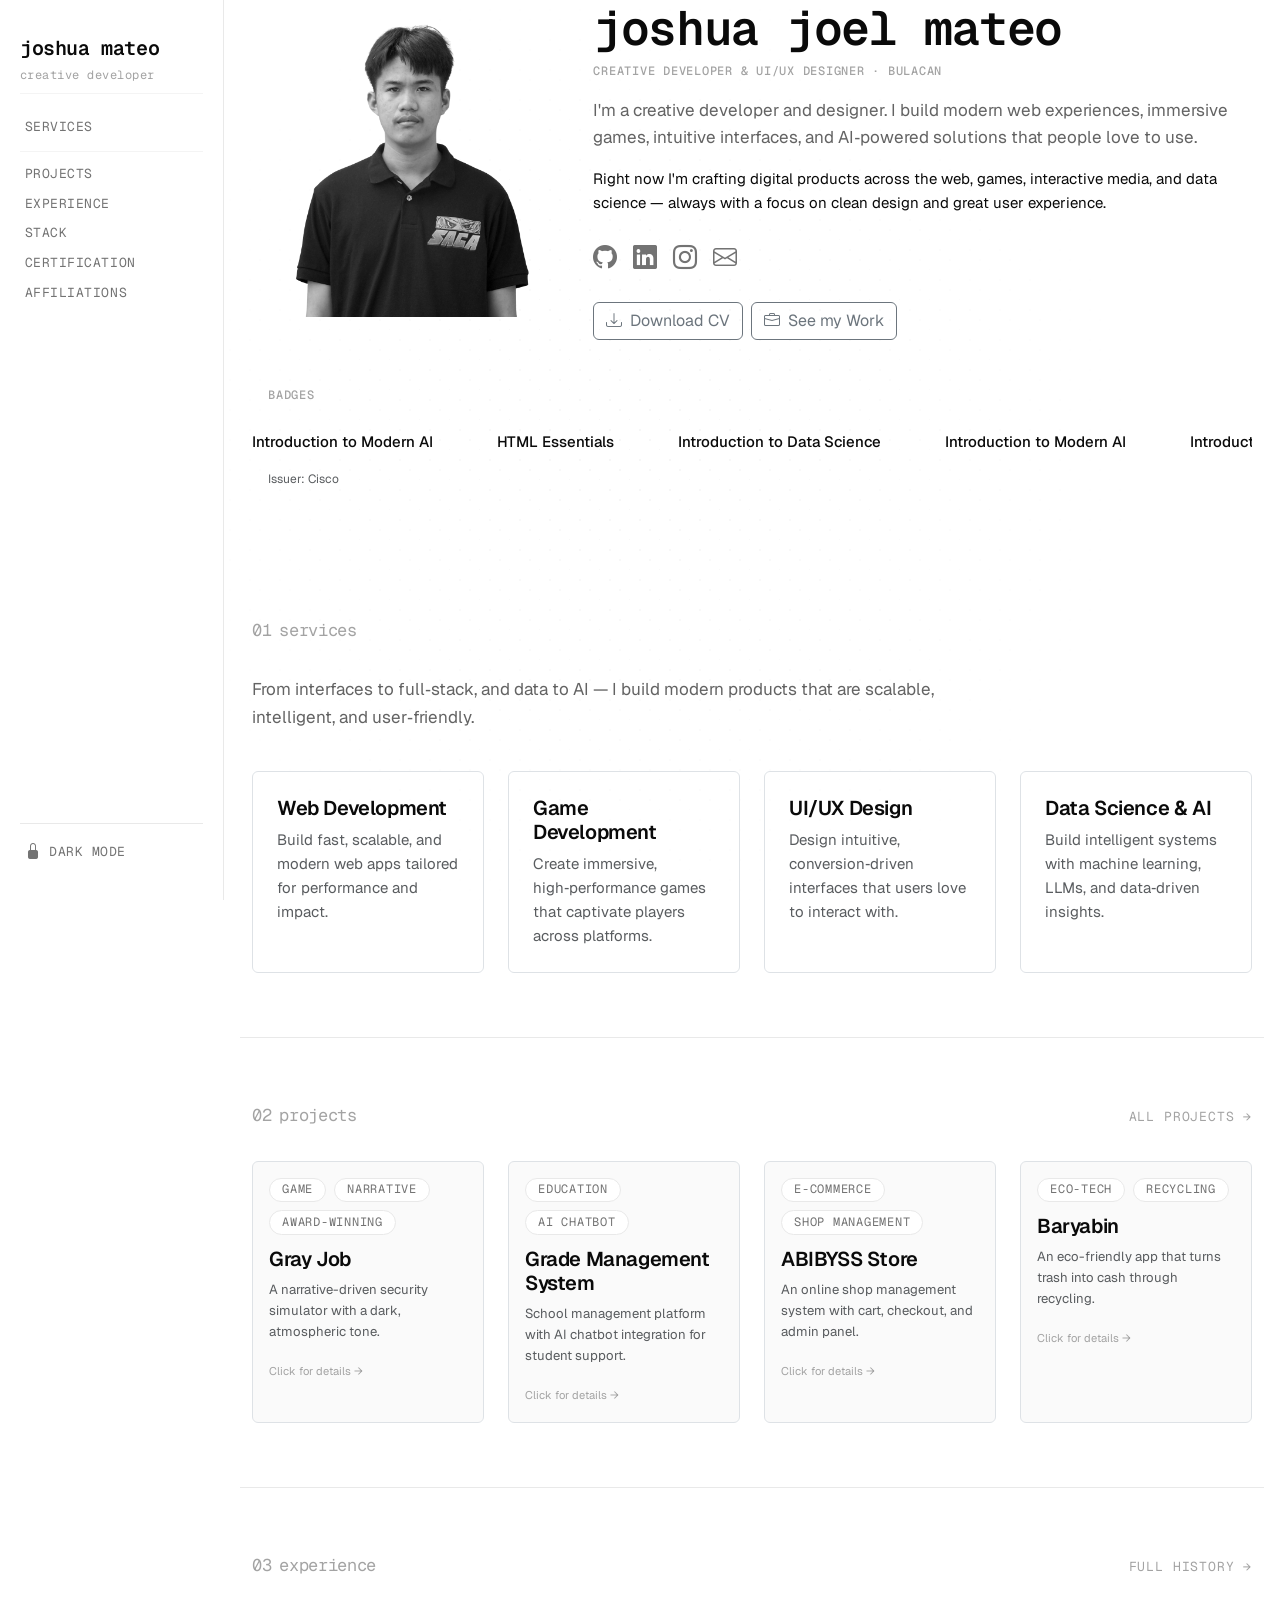
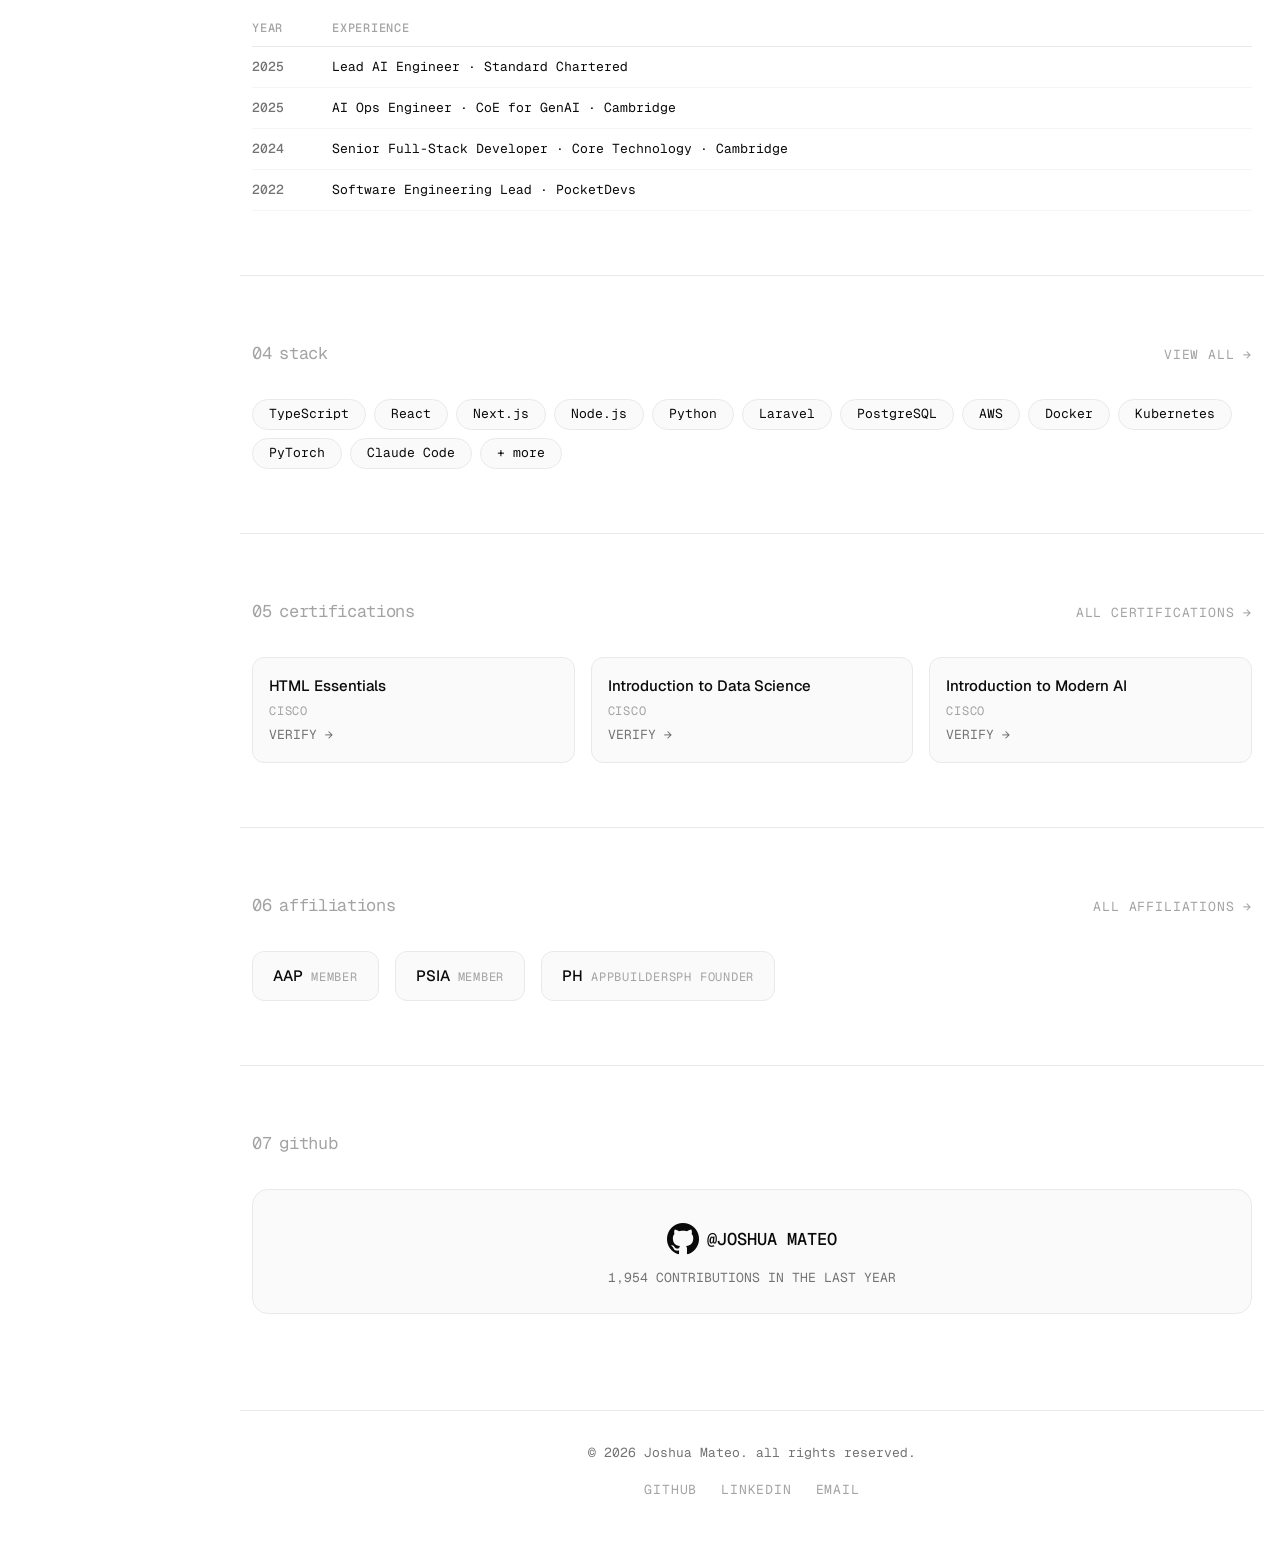
==== index.html @ 013f0889 "Initial commit" ====
<!DOCTYPE html>
<html lang="en" data-bs-theme="light">
<head>
    <meta charset="UTF-8" />
    <meta name="viewport" content="width=device-width, initial-scale=1.0" />
    <title>Joshua Mateo — Creative Developer</title>

    <!-- Bootstrap 5 CSS (CDN) -->
    <link href="https://cdn.jsdelivr.net/npm/bootstrap@5.3.2/dist/css/bootstrap.min.css" rel="stylesheet" />
    <!-- Bootstrap Icons -->
    <link href="https://cdn.jsdelivr.net/npm/bootstrap-icons@1.11.3/font/bootstrap-icons.css" rel="stylesheet" />
    <!-- Google Fonts -->
    <link href="https://fonts.googleapis.com/css2?family=Geist:wght@400;500;600&family=Geist+Mono:wght@400;500&family=Source+Serif+4:wght@400;500;600&display=swap" rel="stylesheet" />

    <!-- Custom CSS -->
    <link href="./style.css" rel="stylesheet" />
</head>
<body>

    <!-- ============================================================
    SKIP LINK
    ============================================================ -->
    <a href="#main-content" class="skip-link">Skip to content</a>

    <!-- ============================================================
    SIDEBAR NAVIGATION – LOADED FROM navbar.html
    ============================================================ -->
    <div id="navbar-container"></div>

    <!-- ============================================================
    MOBILE HEADER (visible <1024px)
    ============================================================ -->
    <header class="mobile-header d-lg-none">
        <div class="header-inner">
            <button class="hamburger" id="hamburgerBtn" aria-label="Toggle navigation">
                <span></span>
                <span></span>
                <span></span>
            </button>
            <span class="header-brand">Joshua Mateo</span>
        </div>
    </header>

    <!-- ============================================================
    MOBILE MENU OVERLAY – no ABOUT link
    ============================================================ -->
    <div class="mobile-menu" id="mobileMenu">
        <div class="mobile-menu-inner">
            <div class="mobile-brand">
                <a href="./index.html" class="brand-link" style="text-decoration: none; color: inherit;">
                    <span class="brand-name">Joshua Mateo</span>
                    <span class="brand-sub">creative developer</span>
                </a>
            </div>
            <hr class="mobile-divider" />
            <a href="./index.html#services" class="nav-link" data-section="services">SERVICES</a>
            <a href="./index.html#resources" class="nav-link" data-section="resources">RESOURCES</a>
            <a href="./index.html#collabs" class="nav-link" data-section="collabs">COLLABS</a>
            <a href="./index.html#consulting" class="nav-link" data-section="consulting">CONSULTING</a>
            <hr class="mobile-divider" />
            <a href="./projects.html" class="nav-link" data-section="projects">PROJECTS</a>
            <a href="./experience.html" class="nav-link" data-section="experience">EXPERIENCE</a>
            <a href="./stack.html" class="nav-link" data-section="stack">STACK</a>
            <a href="./certifications.html" class="nav-link" data-section="certifications">CERTIFICATION</a>
            <a href="./affiliations.html" class="nav-link" data-section="affiliations">AFFILIATIONS</a>
            <hr class="mobile-divider" />
            <button class="mobile-theme-toggle" id="mobileThemeToggle" aria-label="Toggle dark mode">
                <i class="bi bi-lock-fill" id="mobileThemeIcon"></i>
                <span class="ms-2">DARK MODE</span>
            </button>
        </div>
    </div>

    <!-- ============================================================
    MAIN CONTENT
    ============================================================ -->
    <main id="main-content" class="main-content">

        <!-- ============================================================
        UNNUMBERED HERO / ABOUT – no label
        ============================================================ -->
        <section id="about" class="section" style="padding-top: 0; border-bottom: none;">
            <div class="container">
                <div class="animate-in">
                    <div class="row align-items-start">
                        <!-- Picture -->
                        <div class="col-md-5 col-lg-4 text-center text-md-start mb-4 mb-md-0">
                            <div style="max-width: 360px; margin: 0 auto;">
                                <img src="./Joshua.png" alt="Joshua Mateo"
                                     style="width: 100%; height: auto; aspect-ratio: 1 / 1; object-fit: cover; display: block; border-radius: 0; filter: grayscale(100%);" />
                            </div>
                        </div>
                        <!-- Bio -->
                        <div class="col-md-7 col-lg-8">
                            <h1 class="display-name">Joshua Joel Mateo</h1>
                            <p class="label label-muted">creative developer &amp; ui/ux designer · bulacan</p>

                            <p class="lead-bio">
                                I'm a creative developer and designer. I build modern web experiences, immersive games, intuitive interfaces, and AI‑powered solutions that people love to use.
                            </p>
                            <p>
                                Right now I'm crafting digital products across the web, games, interactive media, and data science — always with a focus on clean design and great user experience.
                            </p>

                            <div class="social-links mt-4">
                                <a href="https://github.com/Wieze" target="_blank" class="social-link" aria-label="GitHub"><i class="bi bi-github"></i></a>
                                <a href="https://www.linkedin.com/in/joshua-joel-mateo-208509399/" target="_blank" class="social-link" aria-label="LinkedIn"><i class="bi bi-linkedin"></i></a>
                                <a href="https://www.instagram.com/jshwa_jwl/" target="_blank" class="social-link" aria-label="Instagram"><i class="bi bi-instagram"></i></a>
                                <a href="mailto:mateojoshuajoel@gmail.com" class="social-link" aria-label="Email"><i class="bi bi-envelope"></i></a>
                            </div>

                            <div class="mt-4 d-flex flex-wrap gap-2">
                                <a href="./CV.pdf" download class="btn btn-outline-secondary">
                                    <i class="bi bi-download me-2"></i>Download CV
                                </a>
                                <a href="./projects.html" class="btn btn-outline-secondary">
                                    <i class="bi bi-briefcase me-2"></i>See my Work
                                </a>
                            </div>
                        </div>
                    </div>

                    <!-- Badges Marquee (unchanged) -->
                    <div class="row mt-5 mx-0">
                        <div class="col-12 px-0">
                            <div class="badges-section">
                                <h3 class="label label-muted mb-3 px-3">Badges</h3>
                                <div class="marquee-wrapper" style="overflow: hidden; white-space: nowrap; width: 100%;">
                                    <div class="marquee-track" style="display: inline-flex; gap: 4rem; animation: scrollBadges 18s linear infinite; padding: 0.75rem 0;">
                                        <a href="https://www.credly.com/badges/aca6fd3c-1167-401a-a897-c456553d7c44" target="_blank" style="text-decoration: none; color: inherit; font-weight: 500; flex-shrink: 0;">Introduction to Modern AI</a>
                                        <a href="https://www.credly.com/badges/091ff621-1550-4490-a413-a28ccd2c8f79" target="_blank" style="text-decoration: none; color: inherit; font-weight: 500; flex-shrink: 0;">HTML Essentials</a>
                                        <a href="https://www.credly.com/badges/fce1bb4d-30a6-483d-91ed-12872abdc48f/public_url" target="_blank" style="text-decoration: none; color: inherit; font-weight: 500; flex-shrink: 0;">Introduction to Data Science</a>
                                        <a href="https://www.credly.com/badges/aca6fd3c-1167-401a-a897-c456553d7c44" target="_blank" style="text-decoration: none; color: inherit; font-weight: 500; flex-shrink: 0;">Introduction to Modern AI</a>
                                        <a href="https://www.credly.com/badges/aca6fd3c-1167-401a-a897-c456553d7c44" target="_blank" style="text-decoration: none; color: inherit; font-weight: 500; flex-shrink: 0;">Introduction to Modern AI</a>
                                        <a href="https://www.credly.com/badges/091ff621-1550-4490-a413-a28ccd2c8f79" target="_blank" style="text-decoration: none; color: inherit; font-weight: 500; flex-shrink: 0;">HTML Essentials</a>
                                        <a href="https://www.credly.com/badges/fce1bb4d-30a6-483d-91ed-12872abdc48f/public_url" target="_blank" style="text-decoration: none; color: inherit; font-weight: 500; flex-shrink: 0;">Introduction to Data Science</a>
                                        <a href="https://www.credly.com/badges/aca6fd3c-1167-401a-a897-c456553d7c44" target="_blank" style="text-decoration: none; color: inherit; font-weight: 500; flex-shrink: 0;">Introduction to Modern AI</a>
                                    </div>
                                </div>
                                <div class="px-3 mt-1" style="font-size: 0.75rem; color: var(--bs-secondary-color); text-align: left;">Issuer: Cisco</div>
                            </div>
                        </div>
                    </div>
                </div>
            </div>
        </section>

        <!-- ============================================================
        SECTION: SERVICES (01)
        ============================================================ -->
        <section id="services" class="section">
            <div class="container">
                <div class="section-header">
                    <span class="section-number">01</span>
                    <span class="section-title">services</span>
                </div>
                <div class="animate-in">
                    <p class="lead-bio" style="max-width: 720px;">
                        From interfaces to full‑stack, and data to AI — I build modern products that are scalable, intelligent, and user‑friendly.
                    </p>
                    <div class="row g-4 mt-3">
                        <div class="col-12 col-md-6 col-lg-3">
                            <div class="p-4 border rounded h-100" style="border-color: var(--bs-border-color) !important;">
                                <h3 class="h5" style="font-weight: 600;">Web Development</h3>
                                <p class="mb-0" style="color: var(--bs-secondary-color);">Build fast, scalable, and modern web apps tailored for performance and impact.</p>
                            </div>
                        </div>
                        <div class="col-12 col-md-6 col-lg-3">
                            <div class="p-4 border rounded h-100" style="border-color: var(--bs-border-color) !important;">
                                <h3 class="h5" style="font-weight: 600;">Game Development</h3>
                                <p class="mb-0" style="color: var(--bs-secondary-color);">Create immersive, high‑performance games that captivate players across platforms.</p>
                            </div>
                        </div>
                        <div class="col-12 col-md-6 col-lg-3">
                            <div class="p-4 border rounded h-100" style="border-color: var(--bs-border-color) !important;">
                                <h3 class="h5" style="font-weight: 600;">UI/UX Design</h3>
                                <p class="mb-0" style="color: var(--bs-secondary-color);">Design intuitive, conversion‑driven interfaces that users love to interact with.</p>
                            </div>
                        </div>
                        <div class="col-12 col-md-6 col-lg-3">
                            <div class="p-4 border rounded h-100" style="border-color: var(--bs-border-color) !important;">
                                <h3 class="h5" style="font-weight: 600;">Data Science &amp; AI</h3>
                                <p class="mb-0" style="color: var(--bs-secondary-color);">Build intelligent systems with machine learning, LLMs, and data‑driven insights.</p>
                            </div>
                        </div>
                    </div>
                </div>
            </div>
        </section>

        <!-- ============================================================
        SECTION: PROJECTS (02) – ONLY 4 PROJECTS
        ============================================================ -->
        <section id="projects" class="section">
            <div class="container">
                <div class="section-header">
                    <span class="section-number">02</span>
                    <span class="section-title">projects</span>
                    <a href="./projects.html" class="section-link ms-auto">ALL PROJECTS →</a>
                </div>
                <div class="animate-in">
                    <div class="row g-4">
                        <!-- Project 1: Gray Job -->
                        <div class="col-12 col-md-6 col-lg-3">
                            <div class="project-card p-3 border rounded h-100" style="border-color: var(--bs-border-color) !important; cursor: pointer;" data-bs-toggle="modal" data-bs-target="#modalGrayJob">
                                <div class="d-flex flex-wrap gap-1 mb-2">
                                    <span class="project-badge">GAME</span>
                                    <span class="project-badge">NARRATIVE</span>
                                    <span class="project-badge">AWARD-WINNING</span>
                                </div>
                                <h3 class="h5" style="font-weight: 600;">Gray Job</h3>
                                <p class="small" style="color: var(--bs-secondary-color);">A narrative-driven security simulator with a dark, atmospheric tone.</p>
                                <span class="label-muted" style="font-size: 0.7rem;">Click for details →</span>
                            </div>
                        </div>

                        <!-- Project 2: Grade Management System -->
                        <div class="col-12 col-md-6 col-lg-3">
                            <div class="project-card p-3 border rounded h-100" style="border-color: var(--bs-border-color) !important; cursor: pointer;" data-bs-toggle="modal" data-bs-target="#modalGMS">
                                <div class="d-flex flex-wrap gap-1 mb-2">
                                    <span class="project-badge">EDUCATION</span>
                                    <span class="project-badge">AI CHATBOT</span>
                                </div>
                                <h3 class="h5" style="font-weight: 600;">Grade Management System</h3>
                                <p class="small" style="color: var(--bs-secondary-color);">School management platform with AI chatbot integration for student support.</p>
                                <span class="label-muted" style="font-size: 0.7rem;">Click for details →</span>
                            </div>
                        </div>

                        <!-- Project 3: ABIBYSS -->
                        <div class="col-12 col-md-6 col-lg-3">
                            <div class="project-card p-3 border rounded h-100" style="border-color: var(--bs-border-color) !important; cursor: pointer;" data-bs-toggle="modal" data-bs-target="#modalAbibyss">
                                <div class="d-flex flex-wrap gap-1 mb-2">
                                    <span class="project-badge">E-COMMERCE</span>
                                    <span class="project-badge">SHOP MANAGEMENT</span>
                                </div>
                                <h3 class="h5" style="font-weight: 600;">ABIBYSS Store</h3>
                                <p class="small" style="color: var(--bs-secondary-color);">An online shop management system with cart, checkout, and admin panel.</p>
                                <span class="label-muted" style="font-size: 0.7rem;">Click for details →</span>
                            </div>
                        </div>

                        <!-- Project 4: Baryabin -->
                        <div class="col-12 col-md-6 col-lg-3">
                            <div class="project-card p-3 border rounded h-100" style="border-color: var(--bs-border-color) !important; cursor: pointer;" data-bs-toggle="modal" data-bs-target="#modalBaryabin">
                                <div class="d-flex flex-wrap gap-1 mb-2">
                                    <span class="project-badge">ECO-TECH</span>
                                    <span class="project-badge">RECYCLING</span>
                                </div>
                                <h3 class="h5" style="font-weight: 600;">Baryabin</h3>
                                <p class="small" style="color: var(--bs-secondary-color);">An eco-friendly app that turns trash into cash through recycling.</p>
                                <span class="label-muted" style="font-size: 0.7rem;">Click for details →</span>
                            </div>
                        </div>
                    </div>
                </div>
            </div>
        </section>

        <!-- ============================================================
        PROJECT MODALS – ONLY THE 4 NEW PROJECTS
        ============================================================ -->
        <!-- Modal: Gray Job -->
        <div class="modal fade" id="modalGrayJob" tabindex="-1" aria-hidden="true">
            <div class="modal-dialog modal-dialog-centered modal-lg">
                <div class="modal-content" style="background: var(--bs-body-bg); color: var(--bs-body-color); border-color: var(--bs-border-color);">
                    <div class="modal-header" style="border-bottom-color: var(--bs-border-color);">
                        <h5 class="modal-title" style="font-weight: 600;">Gray Job</h5>
                        <button type="button" class="btn-close" data-bs-dismiss="modal" aria-label="Close" style="filter: var(--bs-btn-close-filter);"></button>
                    </div>
                    <div class="modal-body">
                        <div id="carouselGrayJob" class="carousel slide" data-bs-ride="carousel">
                            <div class="carousel-inner">
                                <div class="carousel-item active"><img src="img/projects/grayjob/1.png" class="d-block w-100" alt="Gray Job 1"></div>
                                <div class="carousel-item"><img src="img/projects/grayjob/2.png" class="d-block w-100" alt="Gray Job 2"></div>
                                <div class="carousel-item"><img src="img/projects/grayjob/3.png" class="d-block w-100" alt="Gray Job 3"></div>
                                <div class="carousel-item"><img src="img/projects/grayjob/4.png" class="d-block w-100" alt="Gray Job 4"></div>
                                <div class="carousel-item"><img src="img/projects/grayjob/5.png" class="d-block w-100" alt="Gray Job 5"></div>
                            </div>
                            <button class="carousel-control-prev" type="button" data-bs-target="#carouselGrayJob" data-bs-slide="prev">
                                <span class="carousel-control-prev-icon" aria-hidden="true"></span>
                                <span class="visually-hidden">Previous</span>
                            </button>
                            <button class="carousel-control-next" type="button" data-bs-target="#carouselGrayJob" data-bs-slide="next">
                                <span class="carousel-control-next-icon" aria-hidden="true"></span>
                                <span class="visually-hidden">Next</span>
                            </button>
                        </div>
                        <hr style="border-color: var(--bs-border-color);" />
                        <div class="d-flex flex-wrap gap-1 mb-2">
                            <span class="project-badge">GAME</span>
                            <span class="project-badge">NARRATIVE</span>
                            <span class="project-badge">AWARD-WINNING</span>
                        </div>
                        <p><strong>Description:</strong> A narrative-driven security simulator with a dark, atmospheric tone. Winner of People's Choice Award, Most Innovative Gameplay, Best Narrative Gameplay, and Best Technical Achievement.</p>
                        <p><strong>Tech Stack:</strong> Unity, C#, Custom UI</p>
                        <p><strong>Links:</strong> <a href="#" class="btn btn-outline-secondary btn-sm mt-1">Play Now</a></p>
                    </div>
                </div>
            </div>
        </div>

        <!-- Modal: GMS -->
        <div class="modal fade" id="modalGMS" tabindex="-1" aria-hidden="true">
            <div class="modal-dialog modal-dialog-centered modal-lg">
                <div class="modal-content" style="background: var(--bs-body-bg); color: var(--bs-body-color); border-color: var(--bs-border-color);">
                    <div class="modal-header" style="border-bottom-color: var(--bs-border-color);">
                        <h5 class="modal-title" style="font-weight: 600;">Grade Management System</h5>
                        <button type="button" class="btn-close" data-bs-dismiss="modal" aria-label="Close" style="filter: var(--bs-btn-close-filter);"></button>
                    </div>
                    <div class="modal-body">
                        <div id="carouselGMS" class="carousel slide" data-bs-ride="carousel">
                            <div class="carousel-inner">
                                <div class="carousel-item active"><img src="img/projects/gms/1.png" class="d-block w-100" alt="GMS 1"></div>
                                <div class="carousel-item"><img src="img/projects/gms/2.png" class="d-block w-100" alt="GMS 2"></div>
                                <div class="carousel-item"><img src="img/projects/gms/3.png" class="d-block w-100" alt="GMS 3"></div>
                                <div class="carousel-item"><img src="img/projects/gms/4.png" class="d-block w-100" alt="GMS 4"></div>
                                <div class="carousel-item"><img src="img/projects/gms/5.png" class="d-block w-100" alt="GMS 5"></div>
                            </div>
                            <button class="carousel-control-prev" type="button" data-bs-target="#carouselGMS" data-bs-slide="prev">
                                <span class="carousel-control-prev-icon" aria-hidden="true"></span>
                                <span class="visually-hidden">Previous</span>
                            </button>
                            <button class="carousel-control-next" type="button" data-bs-target="#carouselGMS" data-bs-slide="next">
                                <span class="carousel-control-next-icon" aria-hidden="true"></span>
                                <span class="visually-hidden">Next</span>
                            </button>
                        </div>
                        <hr style="border-color: var(--bs-border-color);" />
                        <div class="d-flex flex-wrap gap-1 mb-2">
                            <span class="project-badge">EDUCATION</span>
                            <span class="project-badge">AI CHATBOT</span>
                        </div>
                        <p><strong>Description:</strong> A school management platform with AI chatbot integration for student support. Includes role-based access for admin, teachers, and students, with grade tracking and reporting.</p>
                        <p><strong>Tech Stack:</strong> PHP, MySQL, JavaScript, AI Chatbot API</p>
                        <p><strong>Links:</strong> <a href="#" class="btn btn-outline-secondary btn-sm mt-1">Live Demo</a></p>
                    </div>
                </div>
            </div>
        </div>

        <!-- Modal: ABIBYSS -->
        <div class="modal fade" id="modalAbibyss" tabindex="-1" aria-hidden="true">
            <div class="modal-dialog modal-dialog-centered modal-lg">
                <div class="modal-content" style="background: var(--bs-body-bg); color: var(--bs-body-color); border-color: var(--bs-border-color);">
                    <div class="modal-header" style="border-bottom-color: var(--bs-border-color);">
                        <h5 class="modal-title" style="font-weight: 600;">ABIBYSS Store</h5>
                        <button type="button" class="btn-close" data-bs-dismiss="modal" aria-label="Close" style="filter: var(--bs-btn-close-filter);"></button>
                    </div>
                    <div class="modal-body">
                        <div id="carouselAbibyss" class="carousel slide" data-bs-ride="carousel">
                            <div class="carousel-inner">
                                <div class="carousel-item active"><img src="img/projects/abibyss/1.png" class="d-block w-100" alt="ABIBYSS 1"></div>
                                <div class="carousel-item"><img src="img/projects/abibyss/2.png" class="d-block w-100" alt="ABIBYSS 2"></div>
                                <div class="carousel-item"><img src="img/projects/abibyss/3.png" class="d-block w-100" alt="ABIBYSS 3"></div>
                                <div class="carousel-item"><img src="img/projects/abibyss/4.png" class="d-block w-100" alt="ABIBYSS 4"></div>
                                <div class="carousel-item"><img src="img/projects/abibyss/5.png" class="d-block w-100" alt="ABIBYSS 5"></div>
                            </div>
                            <button class="carousel-control-prev" type="button" data-bs-target="#carouselAbibyss" data-bs-slide="prev">
                                <span class="carousel-control-prev-icon" aria-hidden="true"></span>
                                <span class="visually-hidden">Previous</span>
                            </button>
                            <button class="carousel-control-next" type="button" data-bs-target="#carouselAbibyss" data-bs-slide="next">
                                <span class="carousel-control-next-icon" aria-hidden="true"></span>
                                <span class="visually-hidden">Next</span>
                            </button>
                        </div>
                        <hr style="border-color: var(--bs-border-color);" />
                        <div class="d-flex flex-wrap gap-1 mb-2">
                            <span class="project-badge">E-COMMERCE</span>
                            <span class="project-badge">SHOP MANAGEMENT</span>
                        </div>
                        <p><strong>Description:</strong> An online shop management system with cart, checkout, and admin panel. Users can browse products, add to cart, and place orders with a streamlined flow.</p>
                        <p><strong>Tech Stack:</strong> PHP, MySQL, HTML, CSS, JavaScript</p>
                        <p><strong>Links:</strong> <a href="#" class="btn btn-outline-secondary btn-sm mt-1">View Demo</a></p>
                    </div>
                </div>
            </div>
        </div>

        <!-- Modal: Baryabin -->
        <div class="modal fade" id="modalBaryabin" tabindex="-1" aria-hidden="true">
            <div class="modal-dialog modal-dialog-centered modal-lg">
                <div class="modal-content" style="background: var(--bs-body-bg); color: var(--bs-body-color); border-color: var(--bs-border-color);">
                    <div class="modal-header" style="border-bottom-color: var(--bs-border-color);">
                        <h5 class="modal-title" style="font-weight: 600;">Baryabin</h5>
                        <button type="button" class="btn-close" data-bs-dismiss="modal" aria-label="Close" style="filter: var(--bs-btn-close-filter);"></button>
                    </div>
                    <div class="modal-body">
                        <div id="carouselBaryabin" class="carousel slide" data-bs-ride="carousel">
                            <div class="carousel-inner">
                                <div class="carousel-item active"><img src="img/projects/baryabin/1.png" class="d-block w-100" alt="Baryabin 1"></div>
                                <div class="carousel-item"><img src="img/projects/baryabin/2.png" class="d-block w-100" alt="Baryabin 2"></div>
                                <div class="carousel-item"><img src="img/projects/baryabin/3.png" class="d-block w-100" alt="Baryabin 3"></div>
                                <div class="carousel-item"><img src="img/projects/baryabin/4.png" class="d-block w-100" alt="Baryabin 4"></div>
                                <div class="carousel-item"><img src="img/projects/baryabin/5.png" class="d-block w-100" alt="Baryabin 5"></div>
                            </div>
                            <button class="carousel-control-prev" type="button" data-bs-target="#carouselBaryabin" data-bs-slide="prev">
                                <span class="carousel-control-prev-icon" aria-hidden="true"></span>
                                <span class="visually-hidden">Previous</span>
                            </button>
                            <button class="carousel-control-next" type="button" data-bs-target="#carouselBaryabin" data-bs-slide="next">
                                <span class="carousel-control-next-icon" aria-hidden="true"></span>
                                <span class="visually-hidden">Next</span>
                            </button>
                        </div>
                        <hr style="border-color: var(--bs-border-color);" />
                        <div class="d-flex flex-wrap gap-1 mb-2">
                            <span class="project-badge">ECO-TECH</span>
                            <span class="project-badge">RECYCLING</span>
                        </div>
                        <p><strong>Description:</strong> An eco-friendly app that turns trash into cash through recycling. Users can earn points, track impact, and sell recyclable items.</p>
                        <p><strong>Tech Stack:</strong> Flutter, Firebase, API Integration</p>
                        <p><strong>Links:</strong> <a href="#" class="btn btn-outline-secondary btn-sm mt-1">Download App</a></p>
                    </div>
                </div>
            </div>
        </div>

        <!-- ============================================================
        SECTION: EXPERIENCE (03) – unchanged
        ============================================================ -->
        <section id="experience" class="section">
            <div class="container">
                <div class="section-header">
                    <span class="section-number">03</span>
                    <span class="section-title">experience</span>
                    <a href="./experience.html" class="section-link ms-auto">FULL HISTORY →</a>
                </div>
                <div class="animate-in">
                    <table class="experience-table">
                        <thead><tr><th class="label">Year</th><th class="label">Experience</th></tr></thead>
                        <tbody>
                            <tr><td>2025</td><td>Lead AI Engineer · Standard Chartered</td></tr>
                            <tr><td>2025</td><td>AI Ops Engineer · CoE for GenAI · Cambridge</td></tr>
                            <tr><td>2024</td><td>Senior Full-Stack Developer · Core Technology · Cambridge</td></tr>
                            <tr><td>2022</td><td>Software Engineering Lead · PocketDevs</td></tr>
                        </tbody>
                    </table>
                </div>
            </div>
        </section>

        <!-- ============================================================
        SECTION: STACK (04) – unchanged
        ============================================================ -->
        <section id="stack" class="section">
            <div class="container">
                <div class="section-header">
                    <span class="section-number">04</span>
                    <span class="section-title">stack</span>
                    <a href="./stack.html" class="section-link ms-auto">VIEW ALL →</a>
                </div>
                <div class="animate-in">
                    <div class="stack-tags">
                        <span class="stack-tag">TypeScript</span>
                        <span class="stack-tag">React</span>
                        <span class="stack-tag">Next.js</span>
                        <span class="stack-tag">Node.js</span>
                        <span class="stack-tag">Python</span>
                        <span class="stack-tag">Laravel</span>
                        <span class="stack-tag">PostgreSQL</span>
                        <span class="stack-tag">AWS</span>
                        <span class="stack-tag">Docker</span>
                        <span class="stack-tag">Kubernetes</span>
                        <span class="stack-tag">PyTorch</span>
                        <span class="stack-tag">Claude Code</span>
                        <a href="./stack.html" class="stack-tag" style="text-decoration: none; cursor: pointer;">+ more</a>
                    </div>
                </div>
            </div>
        </section>

        <!-- ============================================================
        SECTION: CERTIFICATIONS (05) – unchanged
        ============================================================ -->
        <section id="certifications" class="section">
            <div class="container">
                <div class="section-header">
                    <span class="section-number">05</span>
                    <span class="section-title">certifications</span>
                    <a href="./certifications.html" class="section-link ms-auto">ALL CERTIFICATIONS →</a>
                </div>
                <div class="row g-3 animate-in">
                    <div class="col-12 col-md-4">
                        <div class="cert-card" data-bs-toggle="modal" data-bs-target="#certModal" data-cert-name="HTML Essentials" data-cert-issuer="Cisco Networking Academy" data-cert-img="Certificates/Course/HTML Essentials.png" style="cursor: pointer;">
                            <span class="cert-name">HTML Essentials</span>
                            <span class="cert-issuer label-muted">CISCO</span>
                            <a href="#" class="cert-verify" onclick="event.stopPropagation();">VERIFY →</a>
                        </div>
                    </div>
                    <div class="col-12 col-md-4">
                        <div class="cert-card" data-bs-toggle="modal" data-bs-target="#certModal" data-cert-name="Introduction to Data Science" data-cert-issuer="Cisco Networking Academy" data-cert-img="Certificates/Course/Introduction to Data Science.png" style="cursor: pointer;">
                            <span class="cert-name">Introduction to Data Science</span>
                            <span class="cert-issuer label-muted">CISCO</span>
                            <a href="#" class="cert-verify" onclick="event.stopPropagation();">VERIFY →</a>
                        </div>
                    </div>
                    <div class="col-12 col-md-4">
                        <div class="cert-card" data-bs-toggle="modal" data-bs-target="#certModal" data-cert-name="Introduction to Modern AI" data-cert-issuer="Cisco Networking Academy" data-cert-img="Certificates/Course/Introduction to Modern AI.png" style="cursor: pointer;">
                            <span class="cert-name">Introduction to Modern AI</span>
                            <span class="cert-issuer label-muted">CISCO</span>
                            <a href="#" class="cert-verify" onclick="event.stopPropagation();">VERIFY →</a>
                        </div>
                    </div>
                </div>
            </div>
        </section>

        <!-- ============================================================
        CERTIFICATION MODAL – unchanged
        ============================================================ -->
        <div class="modal fade" id="certModal" tabindex="-1" aria-hidden="true">
            <div class="modal-dialog modal-dialog-centered modal-lg">
                <div class="modal-content" style="background: var(--bs-body-bg); color: var(--bs-body-color); border-color: var(--bs-border-color);">
                    <div class="modal-header" style="border-bottom-color: var(--bs-border-color);">
                        <h5 class="modal-title" id="certModalTitle" style="font-weight: 600;">Certification Name</h5>
                        <button type="button" class="btn-close" data-bs-dismiss="modal" aria-label="Close" style="filter: var(--bs-btn-close-filter);"></button>
                    </div>
                    <div class="modal-body">
                        <div class="text-center mb-3 certificate-preview">
                            <img id="certModalImage" src="" alt="Certificate" style="max-width: 100%; max-height: 350px; border-radius: 8px; border: 2px solid var(--gray-200); box-shadow: 0 4px 20px rgba(0,0,0,0.1); background: white; padding: 8px;" />
                        </div>
                        <div class="cert-detail">
                            <p><strong>Issuer:</strong> <span id="certModalIssuer">Issuer Name</span></p>
                            <p><strong>Holder:</strong> <span id="certModalHolder">Joshua Mateo</span></p>
                            <p><strong>Issued:</strong> <span id="certModalDate">August 2026</span></p>
                        </div>
                    </div>
                    <div class="modal-footer" style="border-top-color: var(--bs-border-color);">
                        <a href="#" class="btn btn-outline-secondary btn-sm" id="certModalVerifyLink" target="_blank">Verify on Issuer Site →</a>
                        <button type="button" class="btn btn-secondary btn-sm" data-bs-dismiss="modal">Close</button>
                    </div>
                </div>
            </div>
        </div>

        <!-- ============================================================
        SECTION: AFFILIATIONS (06) – unchanged
        ============================================================ -->
        <section id="affiliations" class="section">
            <div class="container">
                <div class="section-header">
                    <span class="section-number">06</span>
                    <span class="section-title">affiliations</span>
                    <a href="./affiliations.html" class="section-link ms-auto">ALL AFFILIATIONS →</a>
                </div>
                <div class="d-flex flex-wrap gap-3 animate-in">
                    <div class="affil-card"><span class="affil-name">AAP</span><span class="affil-badge label-muted">MEMBER</span></div>
                    <div class="affil-card"><span class="affil-name">PSIA</span><span class="affil-badge label-muted">MEMBER</span></div>
                    <div class="affil-card"><span class="affil-name">PH</span><span class="affil-badge label-muted">AppBuildersPH</span><span class="affil-role label-muted">FOUNDER</span></div>
                </div>
            </div>
        </section>

        <!-- ============================================================
        SECTION: GITHUB (07) – unchanged
        ============================================================ -->
        <section id="github" class="section">
            <div class="container">
                <div class="section-header">
                    <span class="section-number">07</span>
                    <span class="section-title">github</span>
                </div>
                <div class="animate-in">
                    <div class="github-card">
                        <div class="github-header"><i class="bi bi-github"></i><span class="github-handle">@JOSHUA MATEO</span></div>
                        <div class="github-stats"><span class="github-stat">1,954 CONTRIBUTIONS IN THE LAST YEAR</span></div>
                    </div>
                </div>
            </div>
        </section>

        <!-- ============================================================
        FOOTER
        ============================================================ -->
        <footer class="site-footer">
            <div class="container">
                <p class="footer-text">© 2026 Joshua Mateo. all rights reserved.</p>
                <div class="footer-links">
                    <a href="https://github.com/Wieze" target="_blank" class="footer-link">github</a>
                    <a href="https://www.linkedin.com/in/joshua-joel-mateo-208509399/" target="_blank" class="footer-link">linkedin</a>
                    <a href="mailto:mateojoshuajoel@gmail.com" class="footer-link">email</a>
                </div>
            </div>
        </footer>

    </main>

    <!-- Bootstrap JS Bundle -->
    <script src="https://cdn.jsdelivr.net/npm/bootstrap@5.3.2/dist/js/bootstrap.bundle.min.js"></script>
    <script src="./script.js"></script>

    <!-- Load sidebar -->
    <script>
        document.addEventListener('DOMContentLoaded', function() {
            fetch('./navbar.html')
                .then(response => response.text())
                .then(data => {
                    document.getElementById('navbar-container').innerHTML = data;
                    if (typeof window.reinitTheme === 'function') {
                        window.reinitTheme();
                    }
                })
                .catch(error => console.error('Error loading navbar:', error));
        });
    </script>
</body>
</html>
---- style.css ----
/* ============================================================
   Design Tokens (CSS Variables)
   ============================================================ */
:root {
    --background: #ffffff;
    --ink: #0a0a0a;
    --gray-50: #fafafa;
    --gray-100: #f5f5f5;
    --gray-200: #e9e9e9;
    --gray-300: #d4d4d4;
    --gray-400: #a3a3a3;
    --gray-500: #737373;
    --gray-600: #636363;
    --gray-700: #535353;
    --gray-800: #434343;
    --gray-900: #333333;
    --gray-950: #1a1a1a;

    --background-dark: #0c0c0f;
    --ink-dark: #f4f4f5;
    --gray-50-dark: #18181b;
    --gray-100-dark: #1e1e22;
    --gray-200-dark: #2a2a30;
    --gray-300-dark: #3a3a42;
    --gray-400-dark: #8a8a92;
    --gray-500-dark: #a0a0a8;
    --gray-600-dark: #b0b0b8;
    --gray-700-dark: #c0c0c8;
    --gray-800-dark: #d0d0d8;
    --gray-900-dark: #e0e0e8;
    --gray-950-dark: #f0f0f8;

    --font-body: 'Geist', system-ui, sans-serif;
    --font-mono: 'Geist Mono', ui-monospace, monospace;
    --font-display: 'Geist Pixel', 'Geist Mono', monospace;
    --font-serif: 'Source Serif 4', Georgia, serif;

    --text-xs: 0.75rem;
    --text-sm: 0.8125rem;
    --text-base: 0.9375rem;
    --text-lg: 1.0625rem;
    --text-xl: 1.25rem;
    --text-2xl: 1.5rem;
    --text-3xl: 1.875rem;
    --text-5xl: 3rem;
}

/* Dark mode */
.dark {
    --background: var(--background-dark);
    --ink: var(--ink-dark);
    --gray-50: var(--gray-50-dark);
    --gray-100: var(--gray-100-dark);
    --gray-200: var(--gray-200-dark);
    --gray-300: var(--gray-300-dark);
    --gray-400: var(--gray-400-dark);
    --gray-500: var(--gray-500-dark);
    --gray-600: var(--gray-600-dark);
    --gray-700: var(--gray-700-dark);
    --gray-800: var(--gray-800-dark);
    --gray-900: var(--gray-900-dark);
    --gray-950: var(--gray-950-dark);
}

/* ============================================================
   Reset & Base
   ============================================================ */
*,
*::before,
*::after {
    box-sizing: border-box;
    margin: 0;
    padding: 0;
}

html {
    font-size: 16px;
    scroll-behavior: smooth;
}

body {
    font-family: var(--font-body);
    font-size: var(--text-base);
    line-height: 1.6;
    background-color: var(--background);
    color: var(--ink);
    min-height: 100vh;
    transition: background-color 0.5s, color 0.5s;
}

body::before {
    content: '';
    position: fixed;
    inset: 0;
    pointer-events: none;
    background-image:
        radial-gradient(circle at 10px 10px, var(--ink) 1px, transparent 1px),
        radial-gradient(circle at 20px 20px, var(--ink) 1px, transparent 1px),
        radial-gradient(circle at 30px 30px, var(--ink) 1px, transparent 1px);
    background-size: 30px 30px;
    opacity: 0.03;
    z-index: -1;
    mask-image: radial-gradient(circle at center, black 0%, transparent 70%);
    transition: opacity 0.5s;
}

.dark body::before {
    background-image:
        radial-gradient(circle at 10px 10px, var(--ink-dark) 1px, transparent 1px),
        radial-gradient(circle at 20px 20px, var(--ink-dark) 1px, transparent 1px),
        radial-gradient(circle at 30px 30px, var(--ink-dark) 1px, transparent 1px);
    opacity: 0.02;
}

h1,
h2,
h3,
h4,
h5,
h6 {
    font-weight: 600;
    line-height: 1.2;
    letter-spacing: -0.02em;
}

h1 {
    font-size: var(--text-5xl);
    font-family: var(--font-display);
    text-transform: lowercase;
    letter-spacing: -0.03em;
}

h2 {
    font-size: var(--text-2xl);
    font-family: var(--font-serif);
}

a {
    color: var(--ink);
    text-decoration: underline;
    text-underline-offset: 2px;
    text-decoration-thickness: 0.5px;
    transition: text-decoration-thickness 0.2s;
}

a:hover {
    text-decoration-thickness: 1px;
}

.label {
    font-family: var(--font-mono);
    font-size: var(--text-xs);
    text-transform: uppercase;
    letter-spacing: 0.0625em;
    font-weight: 500;
}

.label-muted {
    color: var(--gray-400);
}

/* ============================================================
   Skip Link
   ============================================================ */
.skip-link {
    position: absolute;
    top: -40px;
    left: 0;
    background: var(--background);
    color: var(--ink);
    padding: 0.25rem 0.5rem;
    border-radius: 4px;
    z-index: 1000;
    transition: top 0.2s;
}

.skip-link:focus {
    top: 0;
}

/* ============================================================
   SIDEBAR NAVIGATION – compressed, clean
   ============================================================ */
.sidebar-nav {
    position: fixed;
    left: 0;
    top: 0;
    height: 100vh;
    width: 14rem;
    background-color: var(--background);
    border-right: 1px solid var(--gray-200);
    padding: 2rem 1.25rem;
    display: flex;
    flex-direction: column;
    z-index: 1000;
    transition: background-color 0.5s, border-color 0.5s;
    overflow-y: auto;
}

/* Brand */
.sidebar-brand {
    margin-bottom: 0.75rem;
}

.brand-name {
    font-family: var(--font-display);
    font-size: var(--text-xl);
    font-weight: 600;
    letter-spacing: -0.02em;
    display: block;
    text-transform: lowercase;
}

.brand-sub {
    font-family: var(--font-mono);
    font-size: var(--text-xs);
    color: var(--gray-400);
    display: block;
    margin-top: 0.1rem;
    text-transform: lowercase;
    letter-spacing: 0.04em;
}

.sidebar-divider {
    border: none;
    border-top: 1px solid var(--gray-200);
    margin: 0.5rem 0;
    opacity: 0.5;
}

/* Navigation links – compressed */
.sidebar-links {
    display: flex;
    flex-direction: column;
    gap: 0.15rem;
}

.sidebar-links .nav-link {
    font-family: var(--font-mono);
    font-size: var(--text-sm);
    letter-spacing: 0.04em;
    color: var(--gray-500);
    text-decoration: none;
    padding: 0.2rem 0.3rem;
    border-radius: 3px;
    transition: background-color 0.2s, color 0.2s;
    display: block;
    text-transform: uppercase;
}

.sidebar-links .nav-link:hover {
    background-color: var(--gray-50);
    color: var(--ink);
}

.sidebar-links .nav-link.active {
    color: var(--ink);
    background-color: var(--gray-50);
    position: relative;
}

.sidebar-links .nav-link.active::before {
    content: '';
    position: absolute;
    left: -0.5rem;
    top: 50%;
    transform: translateY(-50%);
    width: 2px;
    height: 0.9rem;
    background-color: var(--ink);
}

.primary-links {
    margin-bottom: 0.1rem;
}

.secondary-links {
    margin-top: 0.1rem;
}

/* Sidebar footer – only dark mode toggle */
.sidebar-footer {
    margin-top: auto;
    padding-top: 0.75rem;
    border-top: 1px solid var(--gray-200);
}

.sidebar-theme-toggle {
    background: none;
    border: none;
    color: var(--gray-500);
    font-family: var(--font-mono);
    font-size: var(--text-sm);
    letter-spacing: 0.04em;
    display: flex;
    align-items: center;
    padding: 0.2rem 0.3rem;
    border-radius: 3px;
    cursor: pointer;
    transition: background-color 0.2s, color 0.2s;
    width: 100%;
    text-transform: uppercase;
}

.sidebar-theme-toggle:hover {
    background-color: var(--gray-50);
    color: var(--ink);
}

.sidebar-theme-toggle i {
    font-size: 1rem;
}

/* ============================================================
   Mobile Header & Hamburger
   ============================================================ */
.mobile-header {
    position: fixed;
    top: 0;
    left: 0;
    right: 0;
    height: 3.5rem;
    background-color: var(--background);
    border-bottom: 1px solid var(--gray-200);
    z-index: 1000;
    display: flex;
    align-items: center;
    padding: 0 1rem;
    transition: background-color 0.5s, border-color 0.5s;
}

.header-inner {
    display: flex;
    align-items: center;
    gap: 1rem;
    width: 100%;
}

.hamburger {
    display: flex;
    flex-direction: column;
    gap: 4px;
    background: none;
    border: none;
    cursor: pointer;
    padding: 0.25rem;
}

.hamburger span {
    display: block;
    width: 1.5rem;
    height: 2px;
    background-color: var(--ink);
    transition: transform 0.3s, opacity 0.3s;
}

.hamburger.open span:nth-child(1) {
    transform: translateY(6px) rotate(45deg);
}

.hamburger.open span:nth-child(2) {
    opacity: 0;
}

.hamburger.open span:nth-child(3) {
    transform: translateY(-6px) rotate(-45deg);
}

.header-brand {
    font-family: var(--font-mono);
    font-size: var(--text-sm);
    text-transform: uppercase;
    letter-spacing: 0.0625em;
    color: var(--ink);
    font-weight: 500;
}

/* ============================================================
   Mobile Menu Overlay
   ============================================================ */
.mobile-menu {
    position: fixed;
    top: 0;
    left: 0;
    right: 0;
    bottom: 0;
    background-color: var(--background);
    backdrop-filter: blur(8px);
    z-index: 999;
    display: flex;
    align-items: center;
    justify-content: flex-start;
    padding: 4rem 2rem;
    transform: translateY(-100%);
    transition: transform 0.35s cubic-bezier(0.16, 1, 0.3, 1);
}

.mobile-menu.active {
    transform: translateY(0);
}

.mobile-menu-inner {
    display: flex;
    flex-direction: column;
    gap: 1.5rem;
    align-items: flex-start;
    width: 100%;
    max-width: 20rem;
}

.mobile-brand {
    margin-bottom: 0.5rem;
}

.mobile-brand .brand-name {
    font-family: var(--font-display);
    font-size: var(--text-2xl);
    font-weight: 600;
    letter-spacing: -0.02em;
    display: block;
    text-transform: lowercase;
}

.mobile-brand .brand-sub {
    font-family: var(--font-mono);
    font-size: var(--text-sm);
    color: var(--gray-400);
    display: block;
}

.mobile-divider {
    width: 100%;
    border: none;
    border-top: 1px solid var(--gray-200);
    margin: 0.4rem 0;
    opacity: 0.4;
}

.mobile-menu .nav-link {
    font-family: var(--font-mono);
    font-size: var(--text-base);
    letter-spacing: 0.04em;
    color: var(--gray-500);
    text-decoration: none;
    padding: 0.2rem 0;
    display: block;
    text-transform: uppercase;
}

.mobile-menu .nav-link:hover,
.mobile-menu .nav-link.active {
    color: var(--ink);
}

.mobile-theme-toggle {
    background: none;
    border: none;
    color: var(--gray-500);
    font-family: var(--font-mono);
    font-size: var(--text-sm);
    letter-spacing: 0.04em;
    display: flex;
    align-items: center;
    gap: 0.5rem;
    padding: 0.2rem 0;
    cursor: pointer;
    transition: color 0.2s;
    text-transform: uppercase;
    margin-top: 0.25rem;
}

.mobile-theme-toggle:hover {
    color: var(--ink);
}

.mobile-theme-toggle i {
    font-size: 1rem;
}

/* ============================================================
   Main Content
   ============================================================ */
.main-content {
    margin-left: 14rem;
    padding: 0 1rem 2rem;
    transition: margin-left 0.3s;
}

@media (max-width: 1023px) {
    .sidebar-nav {
        display: none !important;
    }
    .main-content {
        margin-left: 0 !important;
        padding-top: 4.5rem;
    }
}

/* ============================================================
   Sections
   ============================================================ */
.section {
    padding: 4rem 0;
    border-bottom: 1px solid var(--gray-200);
}

.section:last-of-type {
    border-bottom: none;
}

.section-header {
    display: flex;
    align-items: baseline;
    gap: 0.5rem;
    margin-bottom: 2rem;
    font-family: var(--font-display);
    font-size: var(--text-lg);
    color: var(--gray-400);
    text-transform: lowercase;
    flex-wrap: wrap;
}

.section-number {
    font-family: var(--font-display);
    font-size: var(--text-lg);
    letter-spacing: -0.02em;
}

.section-title {
    font-family: var(--font-display);
    font-size: var(--text-lg);
    letter-spacing: -0.02em;
}

.section-link {
    font-family: var(--font-mono);
    font-size: var(--text-sm);
    text-transform: uppercase;
    letter-spacing: 0.0625em;
    color: var(--gray-400);
    text-decoration: none;
    margin-left: auto;
}

.section-link:hover {
    color: var(--ink);
}

/* ============================================================
   Profile Image (Black & White)
   ============================================================ */
.profile-image-wrapper {
    margin-bottom: 1.5rem;
    display: flex;
    justify-content: flex-start;
}

.profile-image {
    width: 120px;
    height: 120px;
    border-radius: 50%;
    object-fit: cover;
    filter: grayscale(100%);
    border: 2px solid var(--gray-200);
    transition: filter 0.3s ease, border-color 0.3s ease;
}

.profile-image:hover {
    filter: grayscale(0%);
    border-color: var(--ink);
}

@media (max-width: 640px) {
    .profile-image {
        width: 90px;
        height: 90px;
    }
    .profile-image-wrapper {
        justify-content: center;
    }
}

/* ============================================================
   About
   ============================================================ */
.display-name {
    font-size: var(--text-5xl);
    font-family: var(--font-display);
    text-transform: lowercase;
    letter-spacing: -0.03em;
    margin-bottom: 0.25rem;
}

.lead-bio {
    font-size: var(--text-lg);
    font-weight: 400;
    color: var(--gray-600);
}

.social-links {
    display: flex;
    gap: 1rem;
}

.social-link {
    font-size: 1.5rem;
    color: var(--gray-500);
    transition: color 0.2s;
}

.social-link:hover {
    color: var(--ink);
}

/* ============================================================
   Stats Row
   ============================================================ */
.stats-row {
    display: flex;
    align-items: stretch;
    gap: 1.5rem;
    flex-wrap: wrap;
    border-top: 1px solid var(--gray-200);
    border-bottom: 1px solid var(--gray-200);
    padding: 1.5rem 0;
}

.stat-item {
    display: flex;
    flex-direction: column;
    align-items: center;
    flex: 1;
    min-width: 80px;
}

.stat-number {
    font-family: var(--font-display);
    font-size: 2rem;
    letter-spacing: -0.02em;
    line-height: 1;
}

.stat-label {
    font-family: var(--font-mono);
    font-size: var(--text-xs);
    text-transform: uppercase;
    letter-spacing: 0.0625em;
    color: var(--gray-400);
}

.stat-divider {
    width: 1px;
    background-color: var(--gray-200);
    align-self: stretch;
}

/* ============================================================
   Blog Posts
   ============================================================ */
.post-card {
    border-bottom: 1px solid var(--gray-200);
    padding: 1.5rem 0;
}

.post-card:last-child {
    border-bottom: none;
}

.post-title {
    font-size: var(--text-xl);
    font-family: var(--font-serif);
    font-weight: 600;
    line-height: 1.3;
    margin-bottom: 0.25rem;
}

.post-excerpt {
    color: var(--gray-600);
    margin-bottom: 0.5rem;
}

.post-meta .date {
    font-family: var(--font-mono);
    font-size: var(--text-xs);
    color: var(--gray-400);
}

/* ============================================================
   Projects
   ============================================================ */
.project-card {
    background-color: var(--gray-50);
    border: 1px solid var(--gray-200);
    border-radius: 16px;
    padding: 1.5rem;
    transition: box-shadow 0.35s, transform 0.35s;
}

.project-card:hover {
    box-shadow: 0 8px 22px -14px rgba(0, 0, 0, 0.25);
    transform: translateY(-2px);
}

.project-title {
    font-size: var(--text-2xl);
    font-family: var(--font-serif);
}

.project-desc {
    color: var(--gray-600);
    margin: 0.5rem 0 1rem;
}

.project-badge {
    display: inline-block;
    background-color: var(--background);
    border: 1px solid var(--gray-200);
    border-radius: 9999px;
    padding: 0.1rem 0.75rem;
    margin-right: 0.25rem;
    margin-bottom: 0.25rem;
    font-size: var(--text-xs);
    font-family: var(--font-mono);
    text-transform: uppercase;
    letter-spacing: 0.0625em;
    color: var(--gray-500);
}

.project-links .btn {
    font-family: var(--font-mono);
    font-size: var(--text-sm);
    border-radius: 6px;
    margin-right: 0.5rem;
    margin-bottom: 0.5rem;
}

/* ============================================================
   Experience Table
   ============================================================ */
.experience-table {
    font-family: var(--font-mono);
    font-size: var(--text-sm);
    border-collapse: collapse;
}

.experience-table th {
    color: var(--gray-400);
    text-transform: uppercase;
    letter-spacing: 0.0625em;
    font-weight: 500;
    border-bottom: 1px solid var(--gray-200);
}

.experience-table td {
    border-bottom: 1px solid var(--gray-100);
    padding: 0.5rem 0;
}

.history-list {
    list-style: none;
    padding-left: 0;
}

.history-list li {
    padding: 0.25rem 0;
    font-size: var(--text-sm);
}

.history-list .company {
    font-weight: 500;
}

/* ============================================================
   Stack Tags
   ============================================================ */
.stack-tags {
    display: flex;
    flex-wrap: wrap;
    gap: 0.5rem;
}

.stack-tag {
    background-color: var(--gray-50);
    border: 1px solid var(--gray-200);
    border-radius: 9999px;
    padding: 0.25rem 1rem;
    font-family: var(--font-mono);
    font-size: var(--text-sm);
    color: var(--ink);
}

/* ============================================================
   Certifications
   ============================================================ */
.cert-card {
    background-color: var(--gray-50);
    border: 1px solid var(--gray-200);
    border-radius: 12px;
    padding: 1rem;
    height: 100%;
    display: flex;
    flex-direction: column;
}

.cert-name {
    font-weight: 500;
    font-size: var(--text-base);
}

.cert-issuer {
    font-family: var(--font-mono);
    font-size: var(--text-xs);
    text-transform: uppercase;
    letter-spacing: 0.0625em;
    color: var(--gray-400);
    margin: 0.25rem 0;
}

.cert-verify {
    font-family: var(--font-mono);
    font-size: var(--text-sm);
    color: var(--gray-500);
    text-decoration: none;
    margin-top: auto;
}

.cert-verify:hover {
    color: var(--ink);
}

/* ============================================================
   Recommendations
   ============================================================ */
.rec-card {
    background-color: var(--gray-50);
    border: 1px solid var(--gray-200);
    border-radius: 12px;
    padding: 1rem;
    height: 100%;
}

.rec-text {
    font-style: italic;
    color: var(--gray-600);
    font-size: var(--text-sm);
}

.rec-author {
    display: block;
    font-weight: 500;
    margin-top: 0.5rem;
}

.rec-role {
    font-family: var(--font-mono);
    font-size: var(--text-xs);
    color: var(--gray-400);
}

/* ============================================================
   Affiliations
   ============================================================ */
.affil-card {
    background-color: var(--gray-50);
    border: 1px solid var(--gray-200);
    border-radius: 12px;
    padding: 0.75rem 1.25rem;
    display: inline-flex;
    align-items: baseline;
    gap: 0.5rem;
    flex-wrap: wrap;
}

.affil-name {
    font-weight: 500;
}

.affil-badge {
    font-family: var(--font-mono);
    font-size: var(--text-xs);
    text-transform: uppercase;
    letter-spacing: 0.0625em;
    color: var(--gray-400);
}

.affil-role {
    font-family: var(--font-mono);
    font-size: var(--text-xs);
    text-transform: uppercase;
    letter-spacing: 0.0625em;
    color: var(--gray-400);
}

/* ============================================================
   GitHub
   ============================================================ */
.github-card {
    background-color: var(--gray-50);
    border: 1px solid var(--gray-200);
    border-radius: 16px;
    padding: 1.5rem;
    display: flex;
    flex-direction: column;
    align-items: center;
}

.github-header {
    display: flex;
    align-items: center;
    gap: 0.5rem;
    font-size: var(--text-lg);
}

.github-header i {
    font-size: 2rem;
}

.github-handle {
    font-family: var(--font-mono);
    font-weight: 500;
}

.github-stat {
    font-family: var(--font-mono);
    font-size: var(--text-sm);
    color: var(--gray-500);
    margin-top: 0.5rem;
}

/* ============================================================
   Footer
   ============================================================ */
.site-footer {
    text-align: center;
    padding: 2rem 0;
    border-top: 1px solid var(--gray-200);
    margin-top: 2rem;
}

.footer-text {
    font-family: var(--font-mono);
    font-size: var(--text-sm);
    color: var(--gray-500);
}

.footer-links {
    display: flex;
    justify-content: center;
    gap: 1.5rem;
    margin-top: 0.5rem;
}

.footer-link {
    font-family: var(--font-mono);
    font-size: var(--text-sm);
    text-transform: uppercase;
    letter-spacing: 0.0625em;
    color: var(--gray-400);
    text-decoration: none;
}

.footer-link:hover {
    color: var(--ink);
}

/* ============================================================
   Entrance Animation
   ============================================================ */
.animate-in {
    opacity: 0;
    transform: translateY(20px);
    animation: fadeUp 700ms cubic-bezier(0.16, 1, 0.3, 1) forwards;
}

@keyframes fadeUp {
    0% {
        opacity: 0;
        transform: translateY(20px);
    }
    100% {
        opacity: 1;
        transform: translateY(0);
    }
}

/* ============================================================
   Reduced Motion
   ============================================================ */
@media (prefers-reduced-motion: reduce) {
    *,
    *::before,
    *::after {
        animation-duration: 0.01ms !important;
        transition-duration: 0.01ms !important;
    }
    .animate-in {
        opacity: 1;
        transform: translateY(0);
        animation: none;
    }
}

/* ============================================================
   Credly Badges
   ============================================================ */
.credentials-section {
    text-align: center;
}

.badges-wrapper {
    display: flex;
    flex-wrap: wrap;
    justify-content: center;
    align-items: center;
    gap: 2rem;
}

.badges-wrapper > div {
    display: flex;
    justify-content: center;
    align-items: center;
    background: var(--background);
    border-radius: 12px;
    padding: 0.5rem;
    transition: transform 0.3s ease, box-shadow 0.3s ease;
}

.badges-wrapper > div:hover {
    transform: translateY(-4px);
    box-shadow: 0 8px 22px -14px rgba(0, 0, 0, 0.25);
}

.dark .badges-wrapper > div {
    background: var(--gray-50);
    border: 1px solid var(--gray-200);
}

@media (max-width: 640px) {
    .badges-wrapper {
        gap: 1rem;
    }
    .badges-wrapper > div {
        transform: scale(0.9);
    }
    .badges-wrapper > div:hover {
        transform: scale(0.9) translateY(-4px);
    }
}

/* ============================================================
   Marquee / Badges Scroller
   ============================================================ */
.marquee-wrapper {
    overflow: hidden;
    white-space: nowrap;
    width: 100%;
}

.marquee-track {
    display: inline-flex;
    gap: 4rem;
    animation: scrollBadges 18s linear infinite;
    will-change: transform;
}

@keyframes scrollBadges {
    0% {
        transform: translateX(0);
    }
    100% {
        transform: translateX(-50%);
    }
}

/* ============================================================
   Dark Mode Adjustments
   ============================================================ */
.dark .sidebar-nav {
    border-right-color: var(--gray-200);
}

.dark .sidebar-links .nav-link:hover,
.dark .sidebar-links .nav-link.active {
    background-color: var(--gray-50);
}

.dark .sidebar-theme-toggle:hover {
    background-color: var(--gray-50);
}

/* Modal carousel controls – themed */
.modal .carousel-control-prev-icon,
.modal .carousel-control-next-icon {
    background-color: rgba(0, 0, 0, 0.4);
    border-radius: 50%;
    padding: 1.5rem;
    background-size: 50%;
}
[data-bs-theme="dark"] .modal .carousel-control-prev-icon,
[data-bs-theme="dark"] .modal .carousel-control-next-icon {
    background-color: rgba(255, 255, 255, 0.3);
}
.modal .carousel-item {
    background: var(--bs-secondary-bg);
    border-radius: 0.5rem;
    min-height: 180px;
    display: flex;
    align-items: center;
    justify-content: center;
    padding: 2rem 1rem;
    text-align: center;
}
.modal .carousel-item h6 {
    color: var(--bs-body-color);
    font-weight: 500;
}
.modal .carousel-item p {
    color: var(--bs-secondary-color);
    max-width: 400px;
    margin: 0 auto;
}
/* ============================================================
   Experience Table – clean, no scroll, light gray hover
   ============================================================ */
.experience-table {
    font-family: var(--font-mono);
    font-size: var(--text-sm);
    border-collapse: collapse;
    width: 100%;
}

.experience-table thead th {
    color: var(--gray-400);
    text-transform: uppercase;
    letter-spacing: 0.0625em;
    font-weight: 500;
    padding: 0.5rem 0.75rem 0.5rem 0;
    text-align: left;
    border-bottom: 1px solid var(--gray-200);
}

.experience-table tbody td {
    padding: 0.6rem 0.75rem 0.6rem 0;
    color: var(--ink);
    border-bottom: 1px solid var(--gray-100);
    transition: background-color 0.15s ease;
}

.experience-table tbody td:first-child {
    font-weight: 500;
    color: var(--gray-500);
    width: 80px;
}

/* Hover – only light gray background, no transform, no shadow */
.experience-table tbody tr:hover td {
    background-color: var(--gray-100);
}

/* Dark mode */
[data-bs-theme="dark"] .experience-table tbody td {
    border-bottom-color: var(--gray-200);
}

[data-bs-theme="dark"] .experience-table tbody td:first-child {
    color: var(--gray-400);
}

[data-bs-theme="dark"] .experience-table tbody tr:hover td {
    background-color: var(--gray-50);
}
.brand-link {
    text-decoration: none;
    color: inherit;
    display: block;
}
.brand-link:hover {
    color: inherit;
}
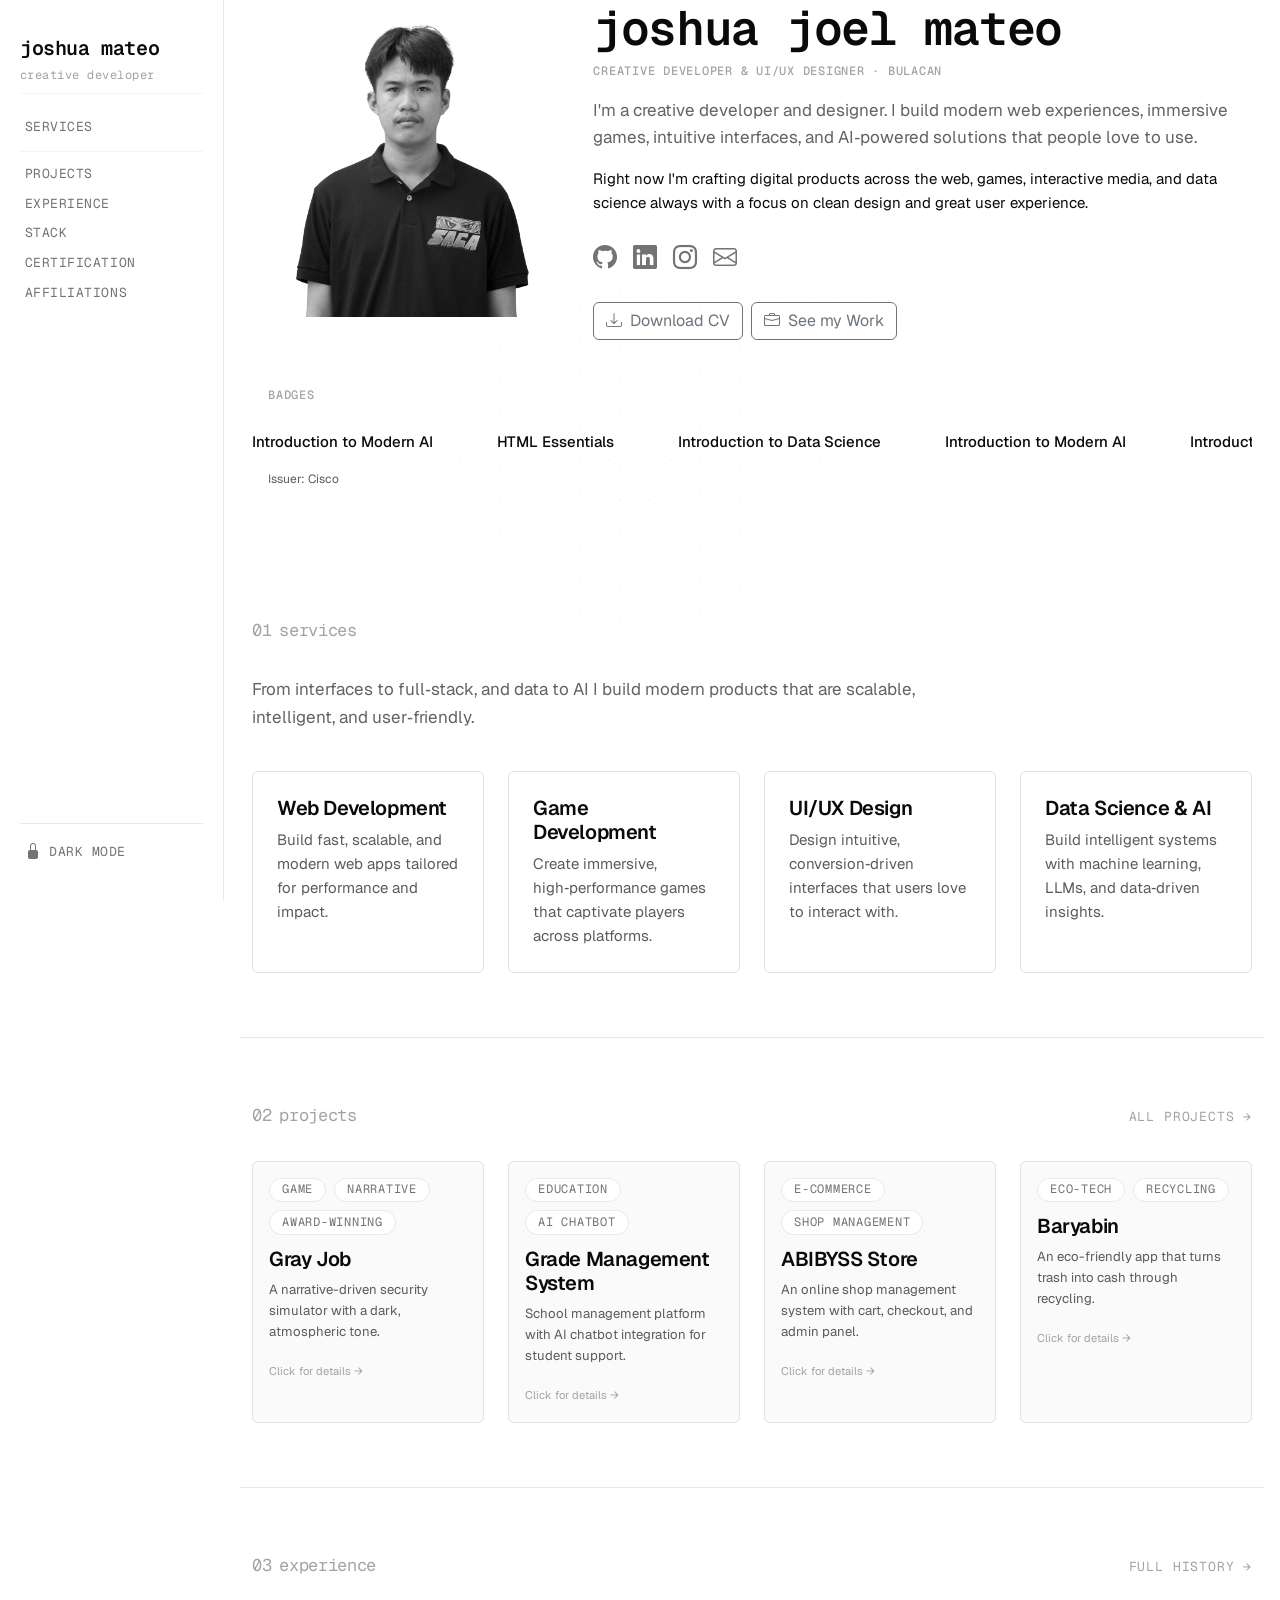
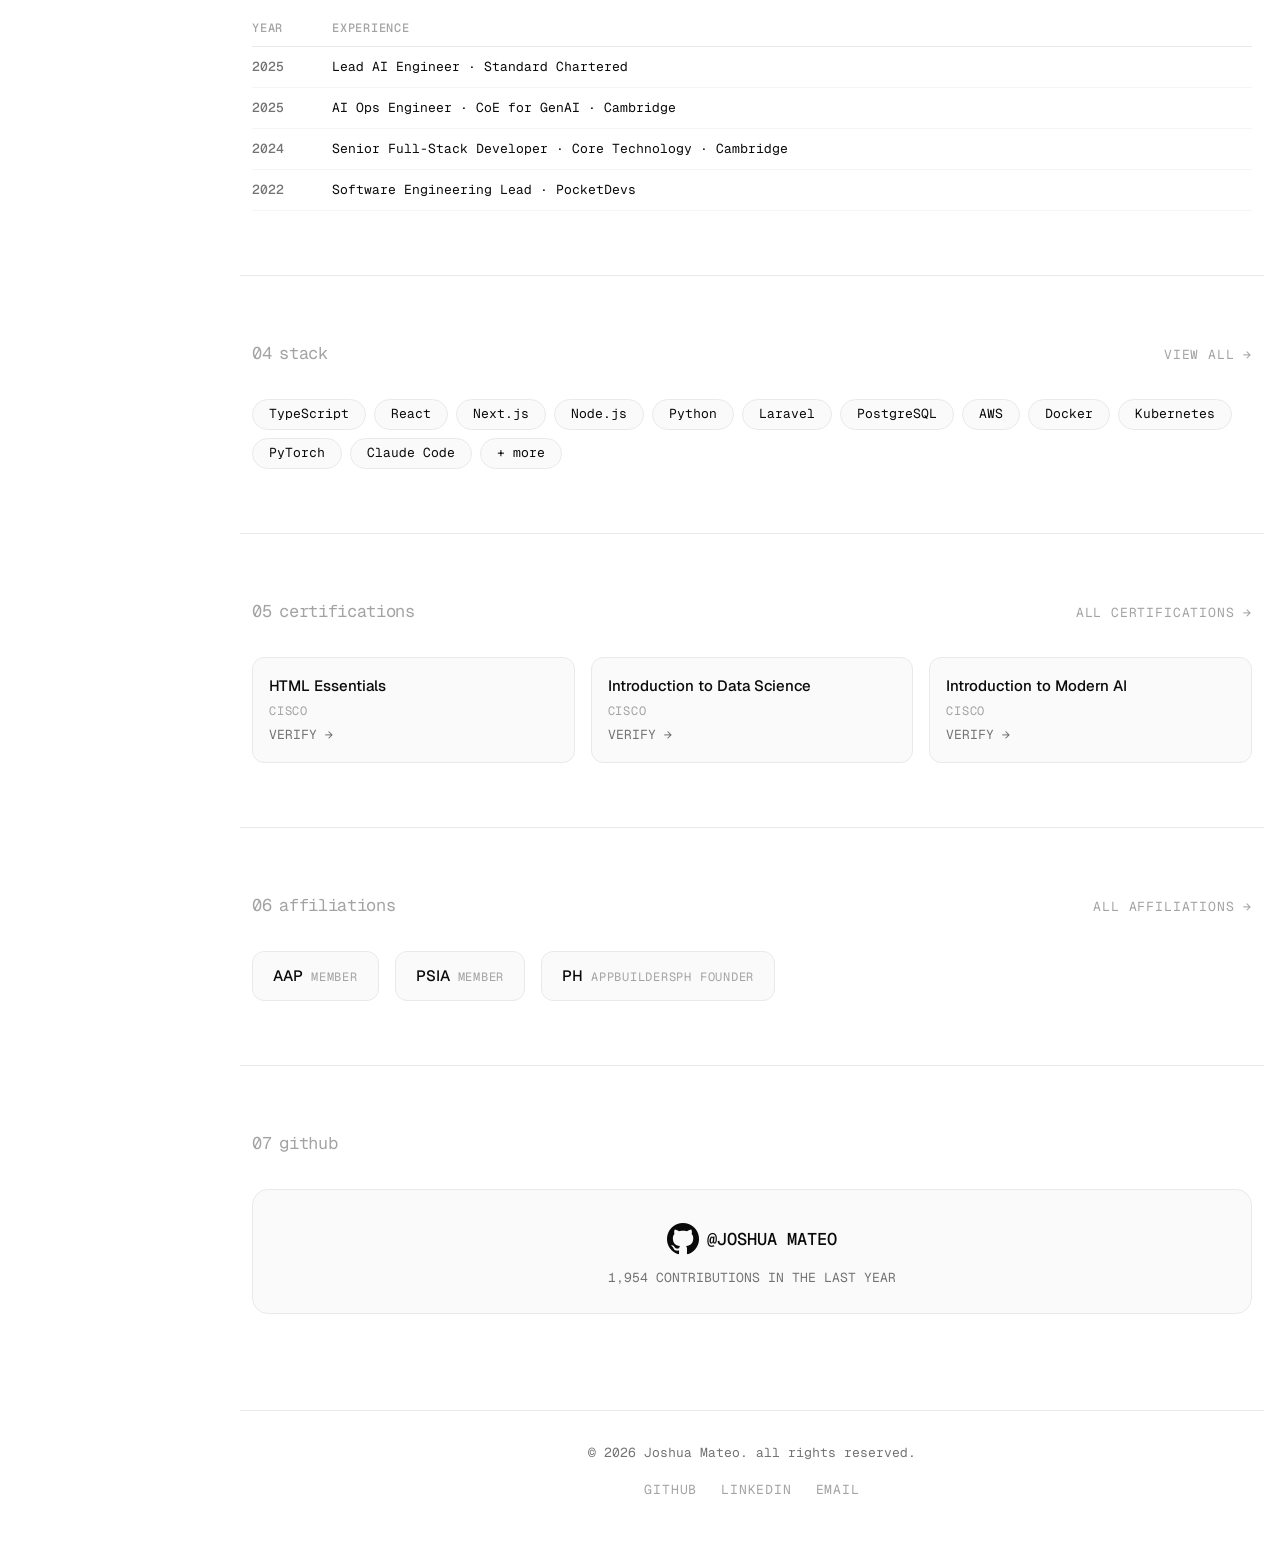
==== commit dffc441b: "Update index.html" ====
--- a/index.html
+++ b/index.html
@@ -99,7 +99,7 @@
                                 I'm a creative developer and designer. I build modern web experiences, immersive games, intuitive interfaces, and AI‑powered solutions that people love to use.
                             </p>
                             <p>
-                                Right now I'm crafting digital products across the web, games, interactive media, and data science — always with a focus on clean design and great user experience.
+                                Right now I'm crafting digital products across the web, games, interactive media, and data science always with a focus on clean design and great user experience.
                             </p>
 
                             <div class="social-links mt-4">
@@ -156,7 +156,7 @@
                 </div>
                 <div class="animate-in">
                     <p class="lead-bio" style="max-width: 720px;">
-                        From interfaces to full‑stack, and data to AI — I build modern products that are scalable, intelligent, and user‑friendly.
+                        From interfaces to full‑stack, and data to AI  I build modern products that are scalable, intelligent, and user‑friendly.
                     </p>
                     <div class="row g-4 mt-3">
                         <div class="col-12 col-md-6 col-lg-3">
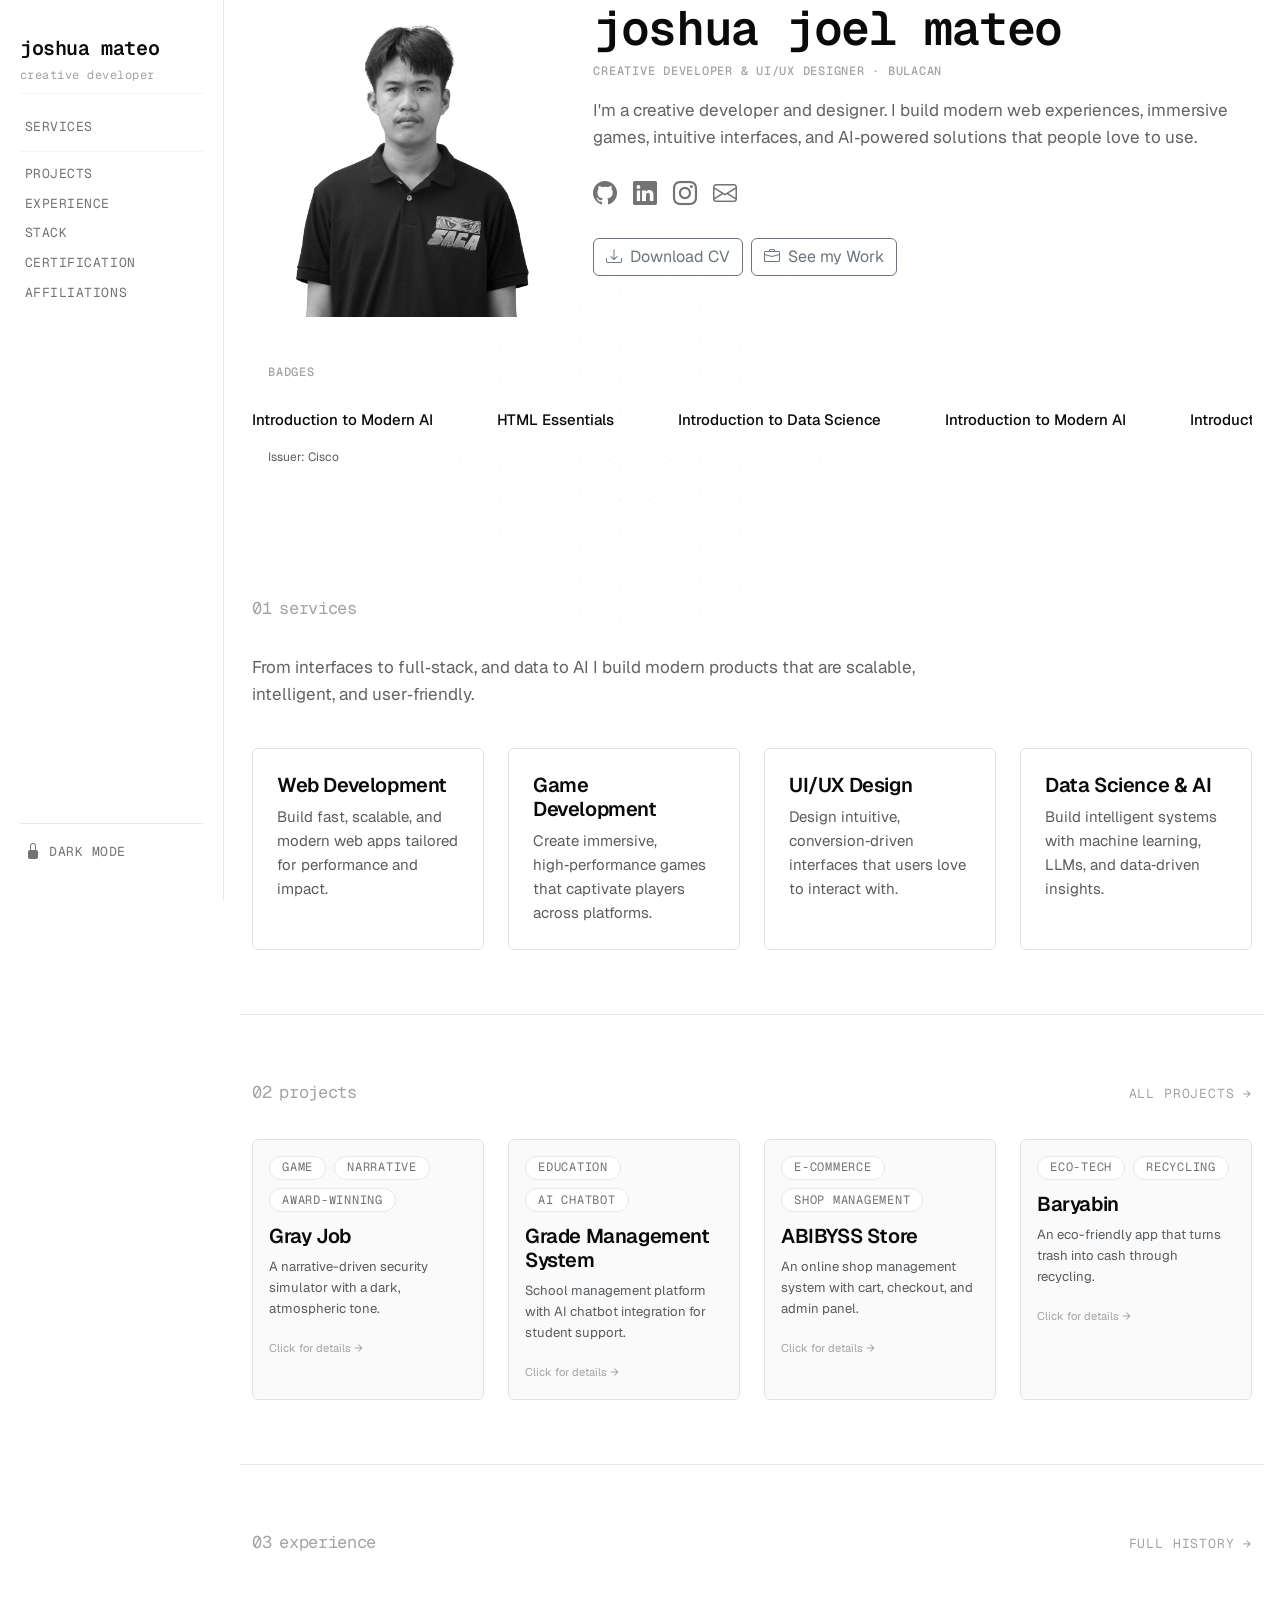
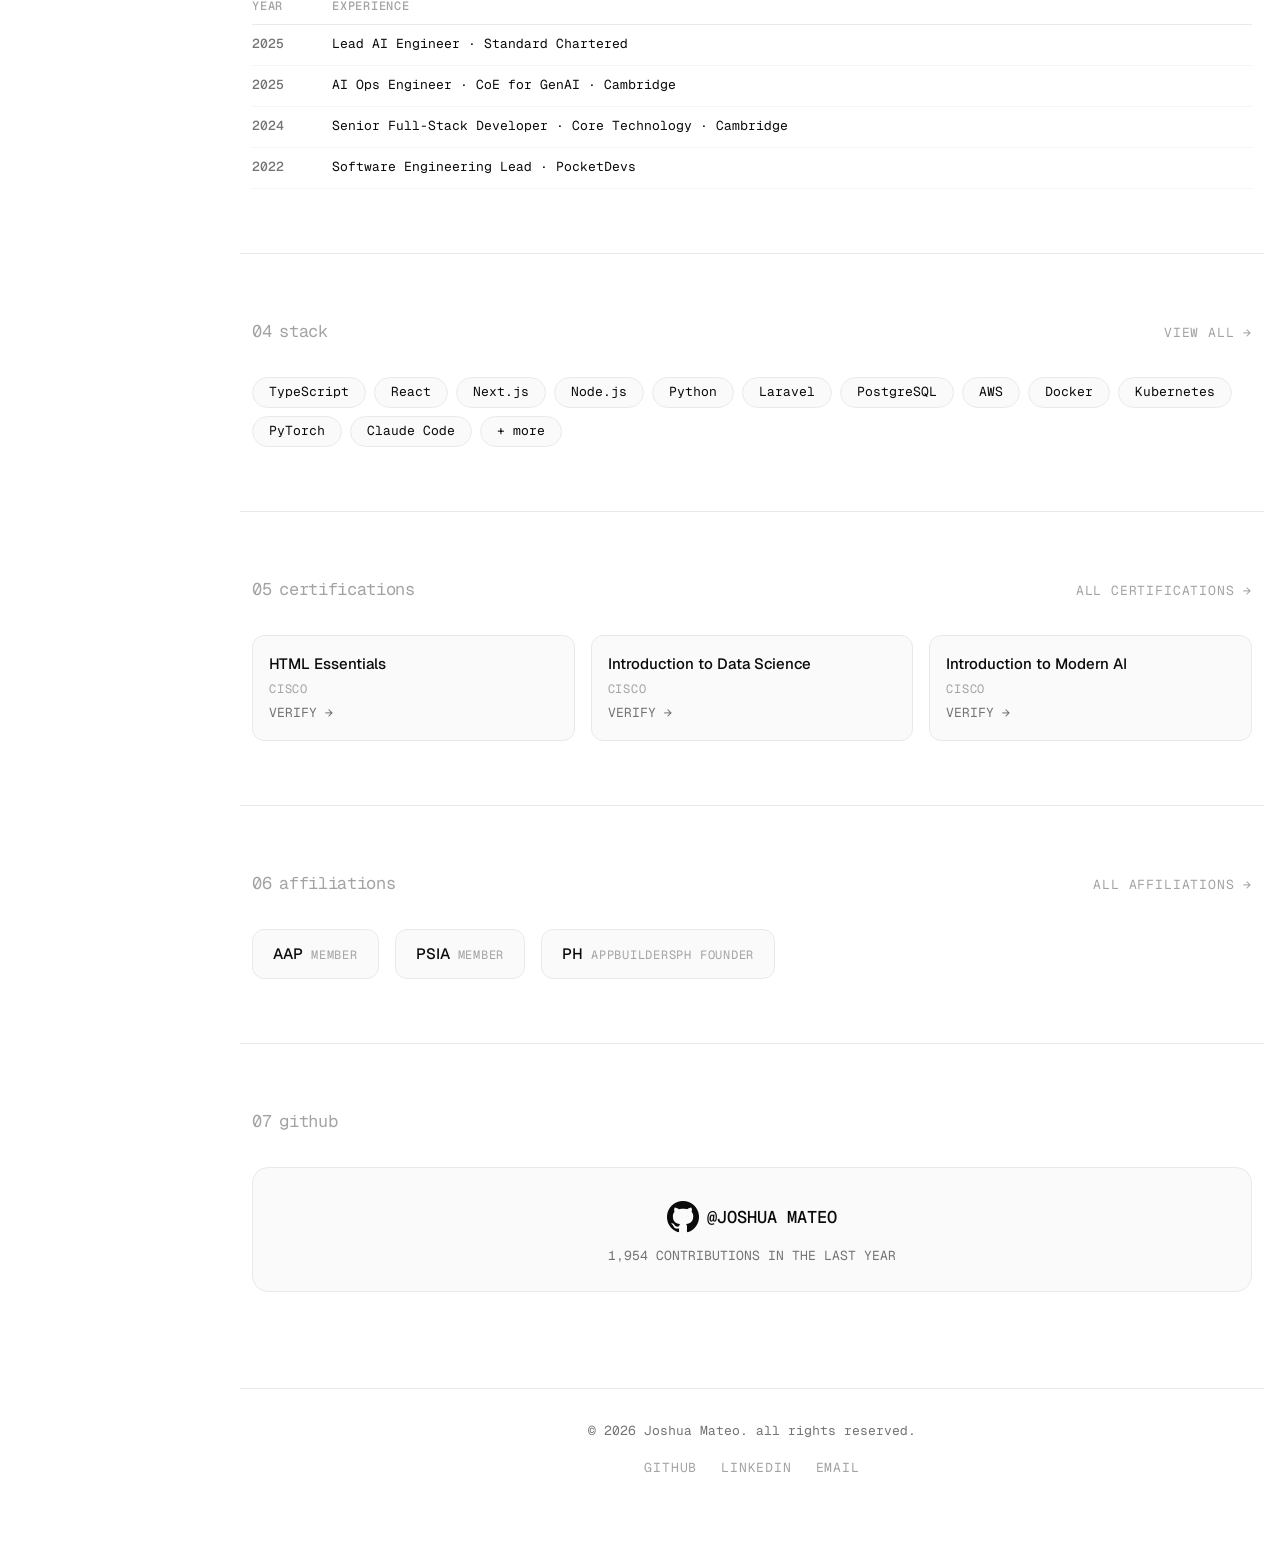
==== commit 0abcb31c: "d" ====
--- a/index.html
+++ b/index.html
@@ -98,10 +98,7 @@
                             <p class="lead-bio">
                                 I'm a creative developer and designer. I build modern web experiences, immersive games, intuitive interfaces, and AI‑powered solutions that people love to use.
                             </p>
-                            <p>
-                                Right now I'm crafting digital products across the web, games, interactive media, and data science always with a focus on clean design and great user experience.
-                            </p>
-
+                            
                             <div class="social-links mt-4">
                                 <a href="https://github.com/Wieze" target="_blank" class="social-link" aria-label="GitHub"><i class="bi bi-github"></i></a>
                                 <a href="https://www.linkedin.com/in/joshua-joel-mateo-208509399/" target="_blank" class="social-link" aria-label="LinkedIn"><i class="bi bi-linkedin"></i></a>
@@ -258,165 +255,194 @@
         </section>
 
         <!-- ============================================================
-        PROJECT MODALS – ONLY THE 4 NEW PROJECTS
-        ============================================================ -->
-        <!-- Modal: Gray Job -->
-        <div class="modal fade" id="modalGrayJob" tabindex="-1" aria-hidden="true">
-            <div class="modal-dialog modal-dialog-centered modal-lg">
-                <div class="modal-content" style="background: var(--bs-body-bg); color: var(--bs-body-color); border-color: var(--bs-border-color);">
-                    <div class="modal-header" style="border-bottom-color: var(--bs-border-color);">
-                        <h5 class="modal-title" style="font-weight: 600;">Gray Job</h5>
-                        <button type="button" class="btn-close" data-bs-dismiss="modal" aria-label="Close" style="filter: var(--bs-btn-close-filter);"></button>
-                    </div>
-                    <div class="modal-body">
-                        <div id="carouselGrayJob" class="carousel slide" data-bs-ride="carousel">
-                            <div class="carousel-inner">
-                                <div class="carousel-item active"><img src="img/projects/grayjob/1.png" class="d-block w-100" alt="Gray Job 1"></div>
-                                <div class="carousel-item"><img src="img/projects/grayjob/2.png" class="d-block w-100" alt="Gray Job 2"></div>
-                                <div class="carousel-item"><img src="img/projects/grayjob/3.png" class="d-block w-100" alt="Gray Job 3"></div>
-                                <div class="carousel-item"><img src="img/projects/grayjob/4.png" class="d-block w-100" alt="Gray Job 4"></div>
-                                <div class="carousel-item"><img src="img/projects/grayjob/5.png" class="d-block w-100" alt="Gray Job 5"></div>
-                            </div>
-                            <button class="carousel-control-prev" type="button" data-bs-target="#carouselGrayJob" data-bs-slide="prev">
-                                <span class="carousel-control-prev-icon" aria-hidden="true"></span>
-                                <span class="visually-hidden">Previous</span>
-                            </button>
-                            <button class="carousel-control-next" type="button" data-bs-target="#carouselGrayJob" data-bs-slide="next">
-                                <span class="carousel-control-next-icon" aria-hidden="true"></span>
-                                <span class="visually-hidden">Next</span>
-                            </button>
-                        </div>
-                        <hr style="border-color: var(--bs-border-color);" />
-                        <div class="d-flex flex-wrap gap-1 mb-2">
-                            <span class="project-badge">GAME</span>
-                            <span class="project-badge">NARRATIVE</span>
-                            <span class="project-badge">AWARD-WINNING</span>
-                        </div>
-                        <p><strong>Description:</strong> A narrative-driven security simulator with a dark, atmospheric tone. Winner of People's Choice Award, Most Innovative Gameplay, Best Narrative Gameplay, and Best Technical Achievement.</p>
-                        <p><strong>Tech Stack:</strong> Unity, C#, Custom UI</p>
-                        <p><strong>Links:</strong> <a href="#" class="btn btn-outline-secondary btn-sm mt-1">Play Now</a></p>
-                    </div>
-                </div>
+PROJECT MODALS – WITH PREV/NEXT CONTROLS
+============================================================ -->
+
+<!-- Modal: Gray Job -->
+<div class="modal fade" id="modalGrayJob" tabindex="-1" aria-hidden="true">
+    <div class="modal-dialog modal-dialog-centered modal-lg">
+        <div class="modal-content" style="background: var(--bs-body-bg); color: var(--bs-body-color); border-color: var(--bs-border-color);">
+            <div class="modal-header" style="border-bottom-color: var(--bs-border-color);">
+                <h5 class="modal-title" style="font-weight: 600;">Gray Job</h5>
+                <button type="button" class="btn-close" data-bs-dismiss="modal" aria-label="Close" style="filter: var(--bs-btn-close-filter);"></button>
+            </div>
+            <div class="modal-body">
+                <div id="carouselGrayJob" class="carousel slide" data-bs-ride="carousel" data-bs-interval="3000">
+                    <div class="carousel-indicators">
+                        <button type="button" data-bs-target="#carouselGrayJob" data-bs-slide-to="0" class="active" aria-current="true" aria-label="Slide 1"></button>
+                        <button type="button" data-bs-target="#carouselGrayJob" data-bs-slide-to="1" aria-label="Slide 2"></button>
+                        <button type="button" data-bs-target="#carouselGrayJob" data-bs-slide-to="2" aria-label="Slide 3"></button>
+                        <button type="button" data-bs-target="#carouselGrayJob" data-bs-slide-to="3" aria-label="Slide 4"></button>
+                        <button type="button" data-bs-target="#carouselGrayJob" data-bs-slide-to="4" aria-label="Slide 5"></button>
+                    </div>
+                    <div class="carousel-inner">
+                        <div class="carousel-item active"><img src="img/projects/grayjob/1.png" class="d-block w-100" alt="Gray Job 1"></div>
+                        <div class="carousel-item"><img src="img/projects/grayjob/2.png" class="d-block w-100" alt="Gray Job 2"></div>
+                        <div class="carousel-item"><img src="img/projects/grayjob/3.png" class="d-block w-100" alt="Gray Job 3"></div>
+                        <div class="carousel-item"><img src="img/projects/grayjob/4.png" class="d-block w-100" alt="Gray Job 4"></div>
+                        <div class="carousel-item"><img src="img/projects/grayjob/5.png" class="d-block w-100" alt="Gray Job 5"></div>
+                    </div>
+                    <!-- PREV/NEXT CONTROLS -->
+                    <button class="carousel-control-prev" type="button" data-bs-target="#carouselGrayJob" data-bs-slide="prev">
+                        <span class="carousel-control-prev-icon" aria-hidden="true"></span>
+                        <span class="visually-hidden">Previous</span>
+                    </button>
+                    <button class="carousel-control-next" type="button" data-bs-target="#carouselGrayJob" data-bs-slide="next">
+                        <span class="carousel-control-next-icon" aria-hidden="true"></span>
+                        <span class="visually-hidden">Next</span>
+                    </button>
+                </div>
+                <hr style="border-color: var(--bs-border-color);" />
+                <div class="d-flex flex-wrap gap-1 mb-2">
+                    <span class="project-badge">GAME</span>
+                    <span class="project-badge">NARRATIVE</span>
+                    <span class="project-badge">AWARD-WINNING</span>
+                </div>
+                <p><strong>Description:</strong> A narrative-driven security simulator with a dark, atmospheric tone. Winner of People's Choice Award, Most Innovative Gameplay, Best Narrative Gameplay, and Best Technical Achievement.</p>
+                <p><strong>Tech Stack:</strong> Unity, C#, Custom UI</p>
+                <p><strong>Links:</strong> <a href="#" class="btn btn-outline-secondary btn-sm mt-1">Play Now</a></p>
             </div>
         </div>
-
-        <!-- Modal: GMS -->
-        <div class="modal fade" id="modalGMS" tabindex="-1" aria-hidden="true">
-            <div class="modal-dialog modal-dialog-centered modal-lg">
-                <div class="modal-content" style="background: var(--bs-body-bg); color: var(--bs-body-color); border-color: var(--bs-border-color);">
-                    <div class="modal-header" style="border-bottom-color: var(--bs-border-color);">
-                        <h5 class="modal-title" style="font-weight: 600;">Grade Management System</h5>
-                        <button type="button" class="btn-close" data-bs-dismiss="modal" aria-label="Close" style="filter: var(--bs-btn-close-filter);"></button>
-                    </div>
-                    <div class="modal-body">
-                        <div id="carouselGMS" class="carousel slide" data-bs-ride="carousel">
-                            <div class="carousel-inner">
-                                <div class="carousel-item active"><img src="img/projects/gms/1.png" class="d-block w-100" alt="GMS 1"></div>
-                                <div class="carousel-item"><img src="img/projects/gms/2.png" class="d-block w-100" alt="GMS 2"></div>
-                                <div class="carousel-item"><img src="img/projects/gms/3.png" class="d-block w-100" alt="GMS 3"></div>
-                                <div class="carousel-item"><img src="img/projects/gms/4.png" class="d-block w-100" alt="GMS 4"></div>
-                                <div class="carousel-item"><img src="img/projects/gms/5.png" class="d-block w-100" alt="GMS 5"></div>
-                            </div>
-                            <button class="carousel-control-prev" type="button" data-bs-target="#carouselGMS" data-bs-slide="prev">
-                                <span class="carousel-control-prev-icon" aria-hidden="true"></span>
-                                <span class="visually-hidden">Previous</span>
-                            </button>
-                            <button class="carousel-control-next" type="button" data-bs-target="#carouselGMS" data-bs-slide="next">
-                                <span class="carousel-control-next-icon" aria-hidden="true"></span>
-                                <span class="visually-hidden">Next</span>
-                            </button>
-                        </div>
-                        <hr style="border-color: var(--bs-border-color);" />
-                        <div class="d-flex flex-wrap gap-1 mb-2">
-                            <span class="project-badge">EDUCATION</span>
-                            <span class="project-badge">AI CHATBOT</span>
-                        </div>
-                        <p><strong>Description:</strong> A school management platform with AI chatbot integration for student support. Includes role-based access for admin, teachers, and students, with grade tracking and reporting.</p>
-                        <p><strong>Tech Stack:</strong> PHP, MySQL, JavaScript, AI Chatbot API</p>
-                        <p><strong>Links:</strong> <a href="#" class="btn btn-outline-secondary btn-sm mt-1">Live Demo</a></p>
-                    </div>
-                </div>
+    </div>
+</div>
+
+<!-- Modal: GMS -->
+<div class="modal fade" id="modalGMS" tabindex="-1" aria-hidden="true">
+    <div class="modal-dialog modal-dialog-centered modal-lg">
+        <div class="modal-content" style="background: var(--bs-body-bg); color: var(--bs-body-color); border-color: var(--bs-border-color);">
+            <div class="modal-header" style="border-bottom-color: var(--bs-border-color);">
+                <h5 class="modal-title" style="font-weight: 600;">Grade Management System</h5>
+                <button type="button" class="btn-close" data-bs-dismiss="modal" aria-label="Close" style="filter: var(--bs-btn-close-filter);"></button>
+            </div>
+            <div class="modal-body">
+                <div id="carouselGMS" class="carousel slide" data-bs-ride="carousel" data-bs-interval="3000">
+                    <div class="carousel-indicators">
+                        <button type="button" data-bs-target="#carouselGMS" data-bs-slide-to="0" class="active" aria-current="true" aria-label="Slide 1"></button>
+                        <button type="button" data-bs-target="#carouselGMS" data-bs-slide-to="1" aria-label="Slide 2"></button>
+                        <button type="button" data-bs-target="#carouselGMS" data-bs-slide-to="2" aria-label="Slide 3"></button>
+                        <button type="button" data-bs-target="#carouselGMS" data-bs-slide-to="3" aria-label="Slide 4"></button>
+                        <button type="button" data-bs-target="#carouselGMS" data-bs-slide-to="4" aria-label="Slide 5"></button>
+                    </div>
+                    <div class="carousel-inner">
+                        <div class="carousel-item active"><img src="img/projects/gms/1.png" class="d-block w-100" alt="GMS 1"></div>
+                        <div class="carousel-item"><img src="img/projects/gms/2.png" class="d-block w-100" alt="GMS 2"></div>
+                        <div class="carousel-item"><img src="img/projects/gms/3.png" class="d-block w-100" alt="GMS 3"></div>
+                        <div class="carousel-item"><img src="img/projects/gms/4.png" class="d-block w-100" alt="GMS 4"></div>
+                        <div class="carousel-item"><img src="img/projects/gms/5.png" class="d-block w-100" alt="GMS 5"></div>
+                    </div>
+                    <button class="carousel-control-prev" type="button" data-bs-target="#carouselGMS" data-bs-slide="prev">
+                        <span class="carousel-control-prev-icon" aria-hidden="true"></span>
+                        <span class="visually-hidden">Previous</span>
+                    </button>
+                    <button class="carousel-control-next" type="button" data-bs-target="#carouselGMS" data-bs-slide="next">
+                        <span class="carousel-control-next-icon" aria-hidden="true"></span>
+                        <span class="visually-hidden">Next</span>
+                    </button>
+                </div>
+                <hr style="border-color: var(--bs-border-color);" />
+                <div class="d-flex flex-wrap gap-1 mb-2">
+                    <span class="project-badge">EDUCATION</span>
+                    <span class="project-badge">AI CHATBOT</span>
+                </div>
+                <p><strong>Description:</strong> A school management platform with AI chatbot integration for student support. Includes role-based access for admin, teachers, and students, with grade tracking and reporting.</p>
+                <p><strong>Tech Stack:</strong> PHP, MySQL, JavaScript, AI Chatbot API</p>
+                <p><strong>Links:</strong> <a href="#" class="btn btn-outline-secondary btn-sm mt-1">Live Demo</a></p>
             </div>
         </div>
-
-        <!-- Modal: ABIBYSS -->
-        <div class="modal fade" id="modalAbibyss" tabindex="-1" aria-hidden="true">
-            <div class="modal-dialog modal-dialog-centered modal-lg">
-                <div class="modal-content" style="background: var(--bs-body-bg); color: var(--bs-body-color); border-color: var(--bs-border-color);">
-                    <div class="modal-header" style="border-bottom-color: var(--bs-border-color);">
-                        <h5 class="modal-title" style="font-weight: 600;">ABIBYSS Store</h5>
-                        <button type="button" class="btn-close" data-bs-dismiss="modal" aria-label="Close" style="filter: var(--bs-btn-close-filter);"></button>
-                    </div>
-                    <div class="modal-body">
-                        <div id="carouselAbibyss" class="carousel slide" data-bs-ride="carousel">
-                            <div class="carousel-inner">
-                                <div class="carousel-item active"><img src="img/projects/abibyss/1.png" class="d-block w-100" alt="ABIBYSS 1"></div>
-                                <div class="carousel-item"><img src="img/projects/abibyss/2.png" class="d-block w-100" alt="ABIBYSS 2"></div>
-                                <div class="carousel-item"><img src="img/projects/abibyss/3.png" class="d-block w-100" alt="ABIBYSS 3"></div>
-                                <div class="carousel-item"><img src="img/projects/abibyss/4.png" class="d-block w-100" alt="ABIBYSS 4"></div>
-                                <div class="carousel-item"><img src="img/projects/abibyss/5.png" class="d-block w-100" alt="ABIBYSS 5"></div>
-                            </div>
-                            <button class="carousel-control-prev" type="button" data-bs-target="#carouselAbibyss" data-bs-slide="prev">
-                                <span class="carousel-control-prev-icon" aria-hidden="true"></span>
-                                <span class="visually-hidden">Previous</span>
-                            </button>
-                            <button class="carousel-control-next" type="button" data-bs-target="#carouselAbibyss" data-bs-slide="next">
-                                <span class="carousel-control-next-icon" aria-hidden="true"></span>
-                                <span class="visually-hidden">Next</span>
-                            </button>
-                        </div>
-                        <hr style="border-color: var(--bs-border-color);" />
-                        <div class="d-flex flex-wrap gap-1 mb-2">
-                            <span class="project-badge">E-COMMERCE</span>
-                            <span class="project-badge">SHOP MANAGEMENT</span>
-                        </div>
-                        <p><strong>Description:</strong> An online shop management system with cart, checkout, and admin panel. Users can browse products, add to cart, and place orders with a streamlined flow.</p>
-                        <p><strong>Tech Stack:</strong> PHP, MySQL, HTML, CSS, JavaScript</p>
-                        <p><strong>Links:</strong> <a href="#" class="btn btn-outline-secondary btn-sm mt-1">View Demo</a></p>
-                    </div>
-                </div>
+    </div>
+</div>
+
+<!-- Modal: ABIBYSS -->
+<div class="modal fade" id="modalAbibyss" tabindex="-1" aria-hidden="true">
+    <div class="modal-dialog modal-dialog-centered modal-lg">
+        <div class="modal-content" style="background: var(--bs-body-bg); color: var(--bs-body-color); border-color: var(--bs-border-color);">
+            <div class="modal-header" style="border-bottom-color: var(--bs-border-color);">
+                <h5 class="modal-title" style="font-weight: 600;">ABIBYSS Store</h5>
+                <button type="button" class="btn-close" data-bs-dismiss="modal" aria-label="Close" style="filter: var(--bs-btn-close-filter);"></button>
+            </div>
+            <div class="modal-body">
+                <div id="carouselAbibyss" class="carousel slide" data-bs-ride="carousel" data-bs-interval="3000">
+                    <div class="carousel-indicators">
+                        <button type="button" data-bs-target="#carouselAbibyss" data-bs-slide-to="0" class="active" aria-current="true" aria-label="Slide 1"></button>
+                        <button type="button" data-bs-target="#carouselAbibyss" data-bs-slide-to="1" aria-label="Slide 2"></button>
+                        <button type="button" data-bs-target="#carouselAbibyss" data-bs-slide-to="2" aria-label="Slide 3"></button>
+                        <button type="button" data-bs-target="#carouselAbibyss" data-bs-slide-to="3" aria-label="Slide 4"></button>
+                        <button type="button" data-bs-target="#carouselAbibyss" data-bs-slide-to="4" aria-label="Slide 5"></button>
+                    </div>
+                    <div class="carousel-inner">
+                        <div class="carousel-item active"><img src="img/projects/abibyss/1.png" class="d-block w-100" alt="ABIBYSS 1"></div>
+                        <div class="carousel-item"><img src="img/projects/abibyss/2.png" class="d-block w-100" alt="ABIBYSS 2"></div>
+                        <div class="carousel-item"><img src="img/projects/abibyss/3.png" class="d-block w-100" alt="ABIBYSS 3"></div>
+                        <div class="carousel-item"><img src="img/projects/abibyss/4.png" class="d-block w-100" alt="ABIBYSS 4"></div>
+                        <div class="carousel-item"><img src="img/projects/abibyss/5.png" class="d-block w-100" alt="ABIBYSS 5"></div>
+                    </div>
+                    <button class="carousel-control-prev" type="button" data-bs-target="#carouselAbibyss" data-bs-slide="prev">
+                        <span class="carousel-control-prev-icon" aria-hidden="true"></span>
+                        <span class="visually-hidden">Previous</span>
+                    </button>
+                    <button class="carousel-control-next" type="button" data-bs-target="#carouselAbibyss" data-bs-slide="next">
+                        <span class="carousel-control-next-icon" aria-hidden="true"></span>
+                        <span class="visually-hidden">Next</span>
+                    </button>
+                </div>
+                <hr style="border-color: var(--bs-border-color);" />
+                <div class="d-flex flex-wrap gap-1 mb-2">
+                    <span class="project-badge">E-COMMERCE</span>
+                    <span class="project-badge">SHOP MANAGEMENT</span>
+                </div>
+                <p><strong>Description:</strong> An online shop management system with cart, checkout, and admin panel. Users can browse products, add to cart, and place orders with a streamlined flow.</p>
+                <p><strong>Tech Stack:</strong> PHP, MySQL, HTML, CSS, JavaScript</p>
+                <p><strong>Links:</strong> <a href="#" class="btn btn-outline-secondary btn-sm mt-1">View Demo</a></p>
             </div>
         </div>
-
-        <!-- Modal: Baryabin -->
-        <div class="modal fade" id="modalBaryabin" tabindex="-1" aria-hidden="true">
-            <div class="modal-dialog modal-dialog-centered modal-lg">
-                <div class="modal-content" style="background: var(--bs-body-bg); color: var(--bs-body-color); border-color: var(--bs-border-color);">
-                    <div class="modal-header" style="border-bottom-color: var(--bs-border-color);">
-                        <h5 class="modal-title" style="font-weight: 600;">Baryabin</h5>
-                        <button type="button" class="btn-close" data-bs-dismiss="modal" aria-label="Close" style="filter: var(--bs-btn-close-filter);"></button>
-                    </div>
-                    <div class="modal-body">
-                        <div id="carouselBaryabin" class="carousel slide" data-bs-ride="carousel">
-                            <div class="carousel-inner">
-                                <div class="carousel-item active"><img src="img/projects/baryabin/1.png" class="d-block w-100" alt="Baryabin 1"></div>
-                                <div class="carousel-item"><img src="img/projects/baryabin/2.png" class="d-block w-100" alt="Baryabin 2"></div>
-                                <div class="carousel-item"><img src="img/projects/baryabin/3.png" class="d-block w-100" alt="Baryabin 3"></div>
-                                <div class="carousel-item"><img src="img/projects/baryabin/4.png" class="d-block w-100" alt="Baryabin 4"></div>
-                                <div class="carousel-item"><img src="img/projects/baryabin/5.png" class="d-block w-100" alt="Baryabin 5"></div>
-                            </div>
-                            <button class="carousel-control-prev" type="button" data-bs-target="#carouselBaryabin" data-bs-slide="prev">
-                                <span class="carousel-control-prev-icon" aria-hidden="true"></span>
-                                <span class="visually-hidden">Previous</span>
-                            </button>
-                            <button class="carousel-control-next" type="button" data-bs-target="#carouselBaryabin" data-bs-slide="next">
-                                <span class="carousel-control-next-icon" aria-hidden="true"></span>
-                                <span class="visually-hidden">Next</span>
-                            </button>
-                        </div>
-                        <hr style="border-color: var(--bs-border-color);" />
-                        <div class="d-flex flex-wrap gap-1 mb-2">
-                            <span class="project-badge">ECO-TECH</span>
-                            <span class="project-badge">RECYCLING</span>
-                        </div>
-                        <p><strong>Description:</strong> An eco-friendly app that turns trash into cash through recycling. Users can earn points, track impact, and sell recyclable items.</p>
-                        <p><strong>Tech Stack:</strong> Flutter, Firebase, API Integration</p>
-                        <p><strong>Links:</strong> <a href="#" class="btn btn-outline-secondary btn-sm mt-1">Download App</a></p>
-                    </div>
-                </div>
+    </div>
+</div>
+
+<!-- Modal: Baryabin -->
+<div class="modal fade" id="modalBaryabin" tabindex="-1" aria-hidden="true">
+    <div class="modal-dialog modal-dialog-centered modal-lg">
+        <div class="modal-content" style="background: var(--bs-body-bg); color: var(--bs-body-color); border-color: var(--bs-border-color);">
+            <div class="modal-header" style="border-bottom-color: var(--bs-border-color);">
+                <h5 class="modal-title" style="font-weight: 600;">Baryabin</h5>
+                <button type="button" class="btn-close" data-bs-dismiss="modal" aria-label="Close" style="filter: var(--bs-btn-close-filter);"></button>
+            </div>
+            <div class="modal-body">
+                <div id="carouselBaryabin" class="carousel slide" data-bs-ride="carousel" data-bs-interval="3000">
+                    <div class="carousel-indicators">
+                        <button type="button" data-bs-target="#carouselBaryabin" data-bs-slide-to="0" class="active" aria-current="true" aria-label="Slide 1"></button>
+                        <button type="button" data-bs-target="#carouselBaryabin" data-bs-slide-to="1" aria-label="Slide 2"></button>
+                        <button type="button" data-bs-target="#carouselBaryabin" data-bs-slide-to="2" aria-label="Slide 3"></button>
+                        <button type="button" data-bs-target="#carouselBaryabin" data-bs-slide-to="3" aria-label="Slide 4"></button>
+                        <button type="button" data-bs-target="#carouselBaryabin" data-bs-slide-to="4" aria-label="Slide 5"></button>
+                    </div>
+                    <div class="carousel-inner">
+                        <div class="carousel-item active"><img src="img/projects/baryabin/1.png" class="d-block w-100" alt="Baryabin 1"></div>
+                        <div class="carousel-item"><img src="img/projects/baryabin/2.png" class="d-block w-100" alt="Baryabin 2"></div>
+                        <div class="carousel-item"><img src="img/projects/baryabin/3.png" class="d-block w-100" alt="Baryabin 3"></div>
+                        <div class="carousel-item"><img src="img/projects/baryabin/4.png" class="d-block w-100" alt="Baryabin 4"></div>
+                        <div class="carousel-item"><img src="img/projects/baryabin/5.png" class="d-block w-100" alt="Baryabin 5"></div>
+                    </div>
+                    <button class="carousel-control-prev" type="button" data-bs-target="#carouselBaryabin" data-bs-slide="prev">
+                        <span class="carousel-control-prev-icon" aria-hidden="true"></span>
+                        <span class="visually-hidden">Previous</span>
+                    </button>
+                    <button class="carousel-control-next" type="button" data-bs-target="#carouselBaryabin" data-bs-slide="next">
+                        <span class="carousel-control-next-icon" aria-hidden="true"></span>
+                        <span class="visually-hidden">Next</span>
+                    </button>
+                </div>
+                <hr style="border-color: var(--bs-border-color);" />
+                <div class="d-flex flex-wrap gap-1 mb-2">
+                    <span class="project-badge">ECO-TECH</span>
+                    <span class="project-badge">RECYCLING</span>
+                </div>
+                <p><strong>Description:</strong> An eco-friendly app that turns trash into cash through recycling. Users can earn points, track impact, and sell recyclable items.</p>
+                <p><strong>Tech Stack:</strong> Flutter, Firebase, API Integration</p>
+                <p><strong>Links:</strong> <a href="#" class="btn btn-outline-secondary btn-sm mt-1">Download App</a></p>
             </div>
         </div>
-
+    </div>
+</div>
         <!-- ============================================================
         SECTION: EXPERIENCE (03) – unchanged
         ============================================================ -->
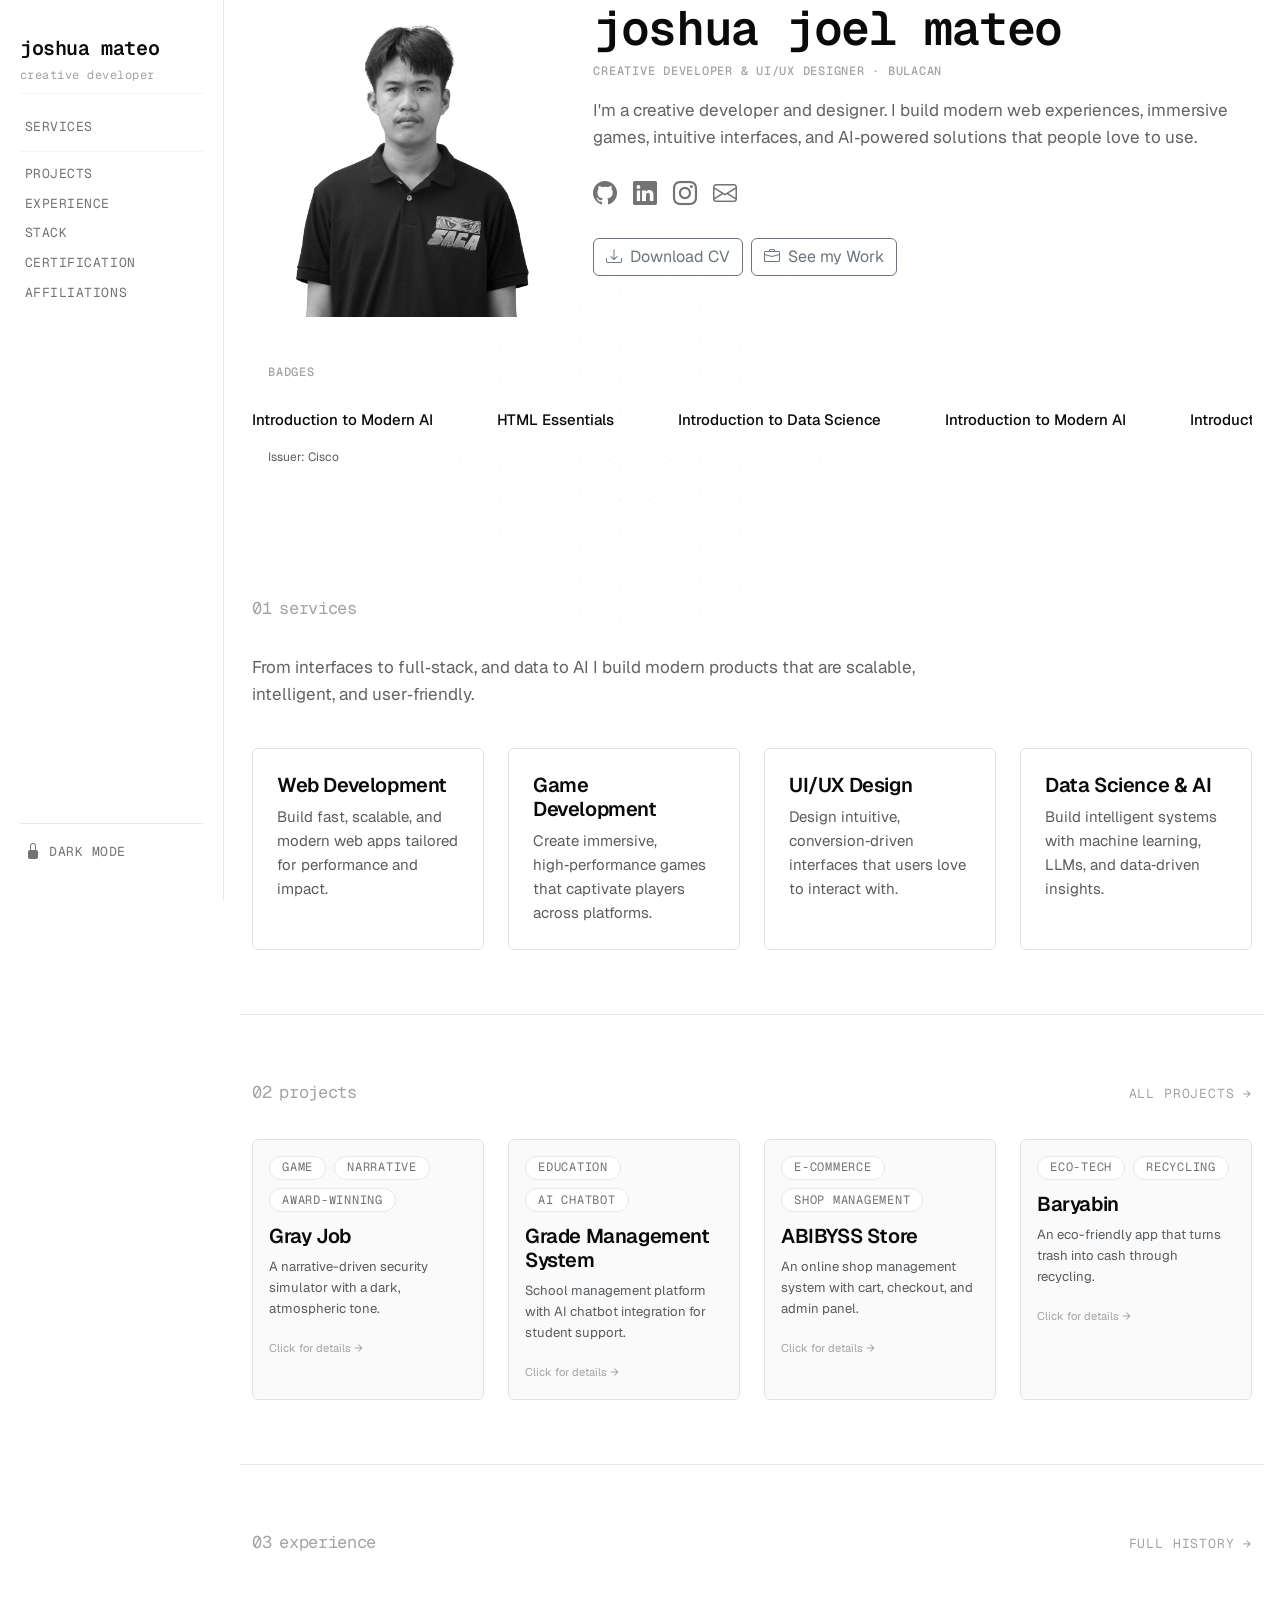
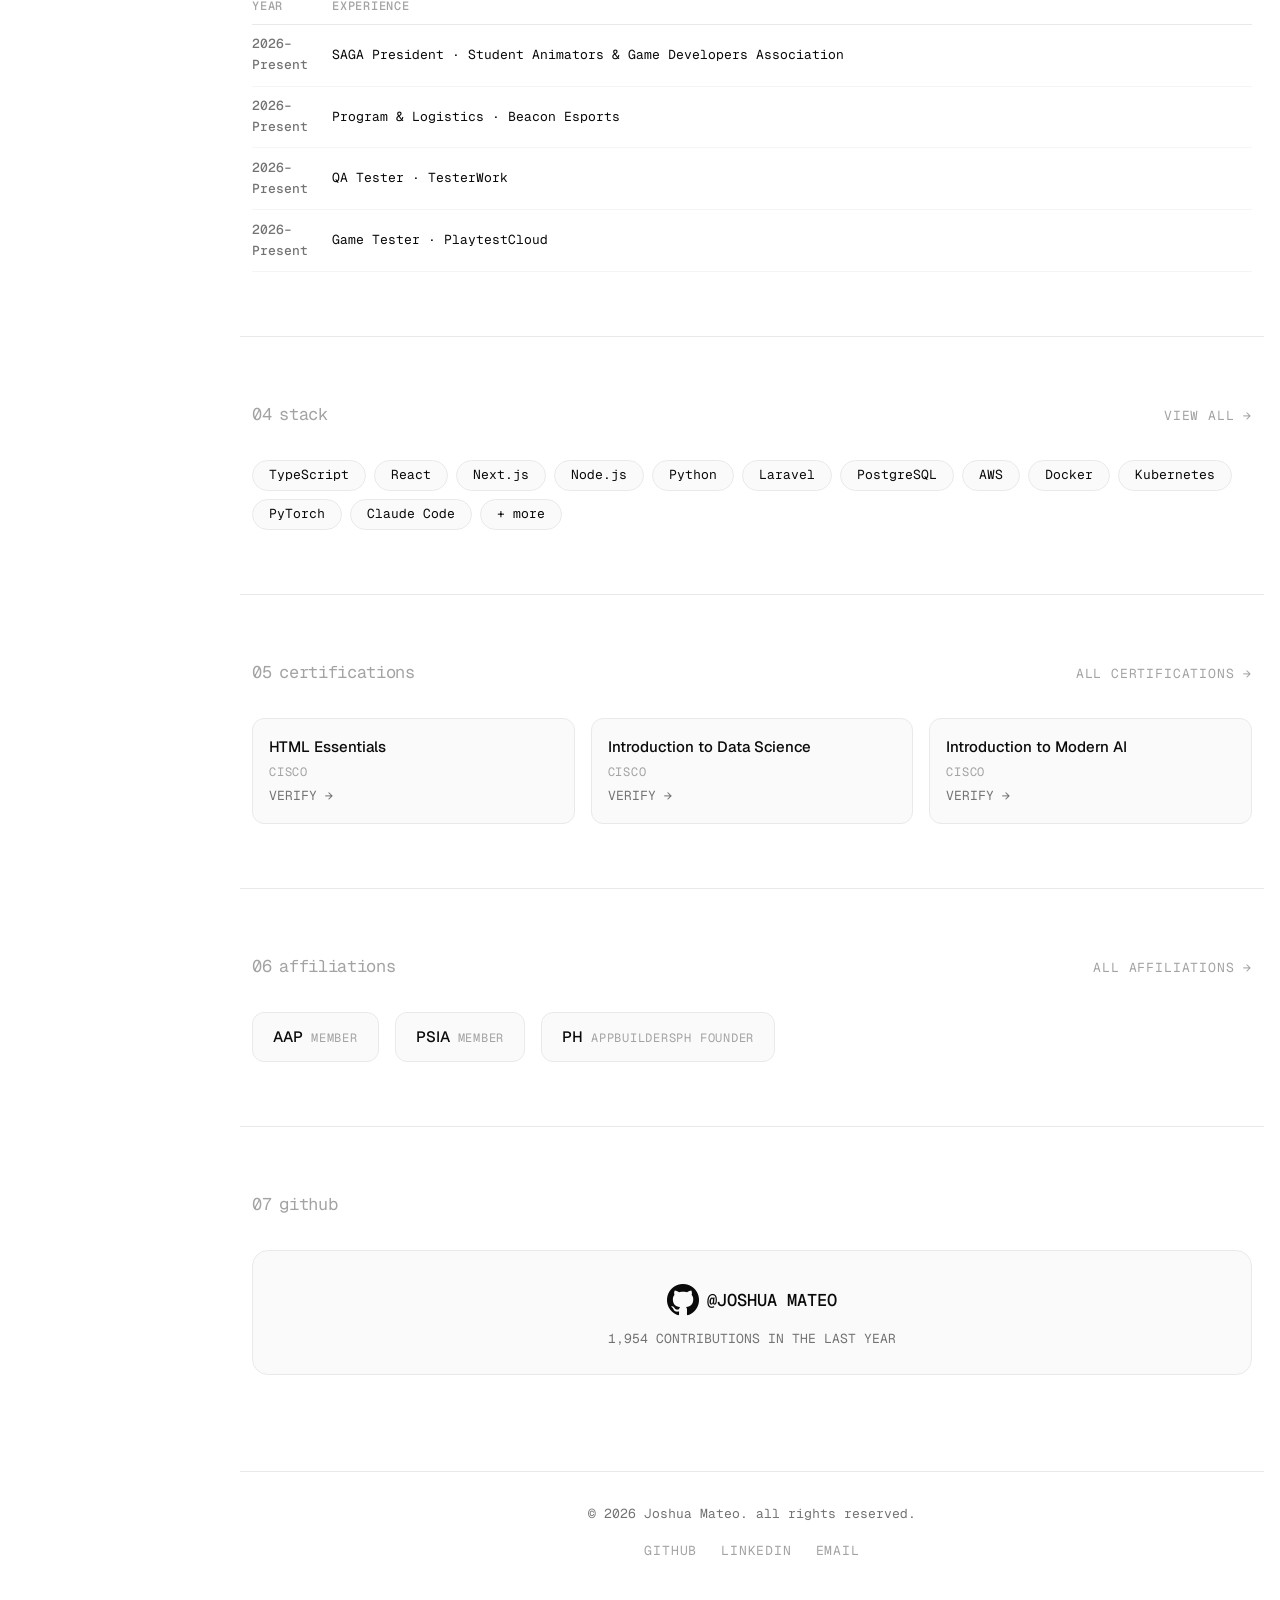
==== commit cd9e649f: "exp" ====
--- a/index.html
+++ b/index.html
@@ -3,6 +3,7 @@
 <head>
     <meta charset="UTF-8" />
     <meta name="viewport" content="width=device-width, initial-scale=1.0" />
+    <link rel="icon" type="image/png" href="./Joshua.png" />
     <title>Joshua Mateo — Creative Developer</title>
 
     <!-- Bootstrap 5 CSS (CDN) -->
@@ -444,28 +445,45 @@
     </div>
 </div>
         <!-- ============================================================
-        SECTION: EXPERIENCE (03) – unchanged
-        ============================================================ -->
-        <section id="experience" class="section">
-            <div class="container">
-                <div class="section-header">
-                    <span class="section-number">03</span>
-                    <span class="section-title">experience</span>
-                    <a href="./experience.html" class="section-link ms-auto">FULL HISTORY →</a>
-                </div>
-                <div class="animate-in">
-                    <table class="experience-table">
-                        <thead><tr><th class="label">Year</th><th class="label">Experience</th></tr></thead>
-                        <tbody>
-                            <tr><td>2025</td><td>Lead AI Engineer · Standard Chartered</td></tr>
-                            <tr><td>2025</td><td>AI Ops Engineer · CoE for GenAI · Cambridge</td></tr>
-                            <tr><td>2024</td><td>Senior Full-Stack Developer · Core Technology · Cambridge</td></tr>
-                            <tr><td>2022</td><td>Software Engineering Lead · PocketDevs</td></tr>
-                        </tbody>
-                    </table>
-                </div>
-            </div>
-        </section>
+SECTION: EXPERIENCE (03) – CURRENT ROLES ONLY
+============================================================ -->
+<section id="experience" class="section">
+    <div class="container">
+        <div class="section-header">
+            <span class="section-number">03</span>
+            <span class="section-title">experience</span>
+            <a href="./experience.html" class="section-link ms-auto">FULL HISTORY →</a>
+        </div>
+        <div class="animate-in">
+            <table class="experience-table">
+                <thead>
+                    <tr>
+                        <th class="label">Year</th>
+                        <th class="label">Experience</th>
+                    </tr>
+                </thead>
+                <tbody>
+                    <tr>
+                        <td>2026–Present</td>
+                        <td>SAGA President · Student Animators &amp; Game Developers Association</td>
+                    </tr>
+                    <tr>
+                        <td>2026–Present</td>
+                        <td>Program &amp; Logistics · Beacon Esports</td>
+                    </tr>
+                    <tr>
+                        <td>2026–Present</td>
+                        <td>QA Tester · TesterWork</td>
+                    </tr>
+                    <tr>
+                        <td>2026–Present</td>
+                        <td>Game Tester · PlaytestCloud</td>
+                    </tr>
+                </tbody>
+            </table>
+        </div>
+    </div>
+</section>
 
         <!-- ============================================================
         SECTION: STACK (04) – unchanged
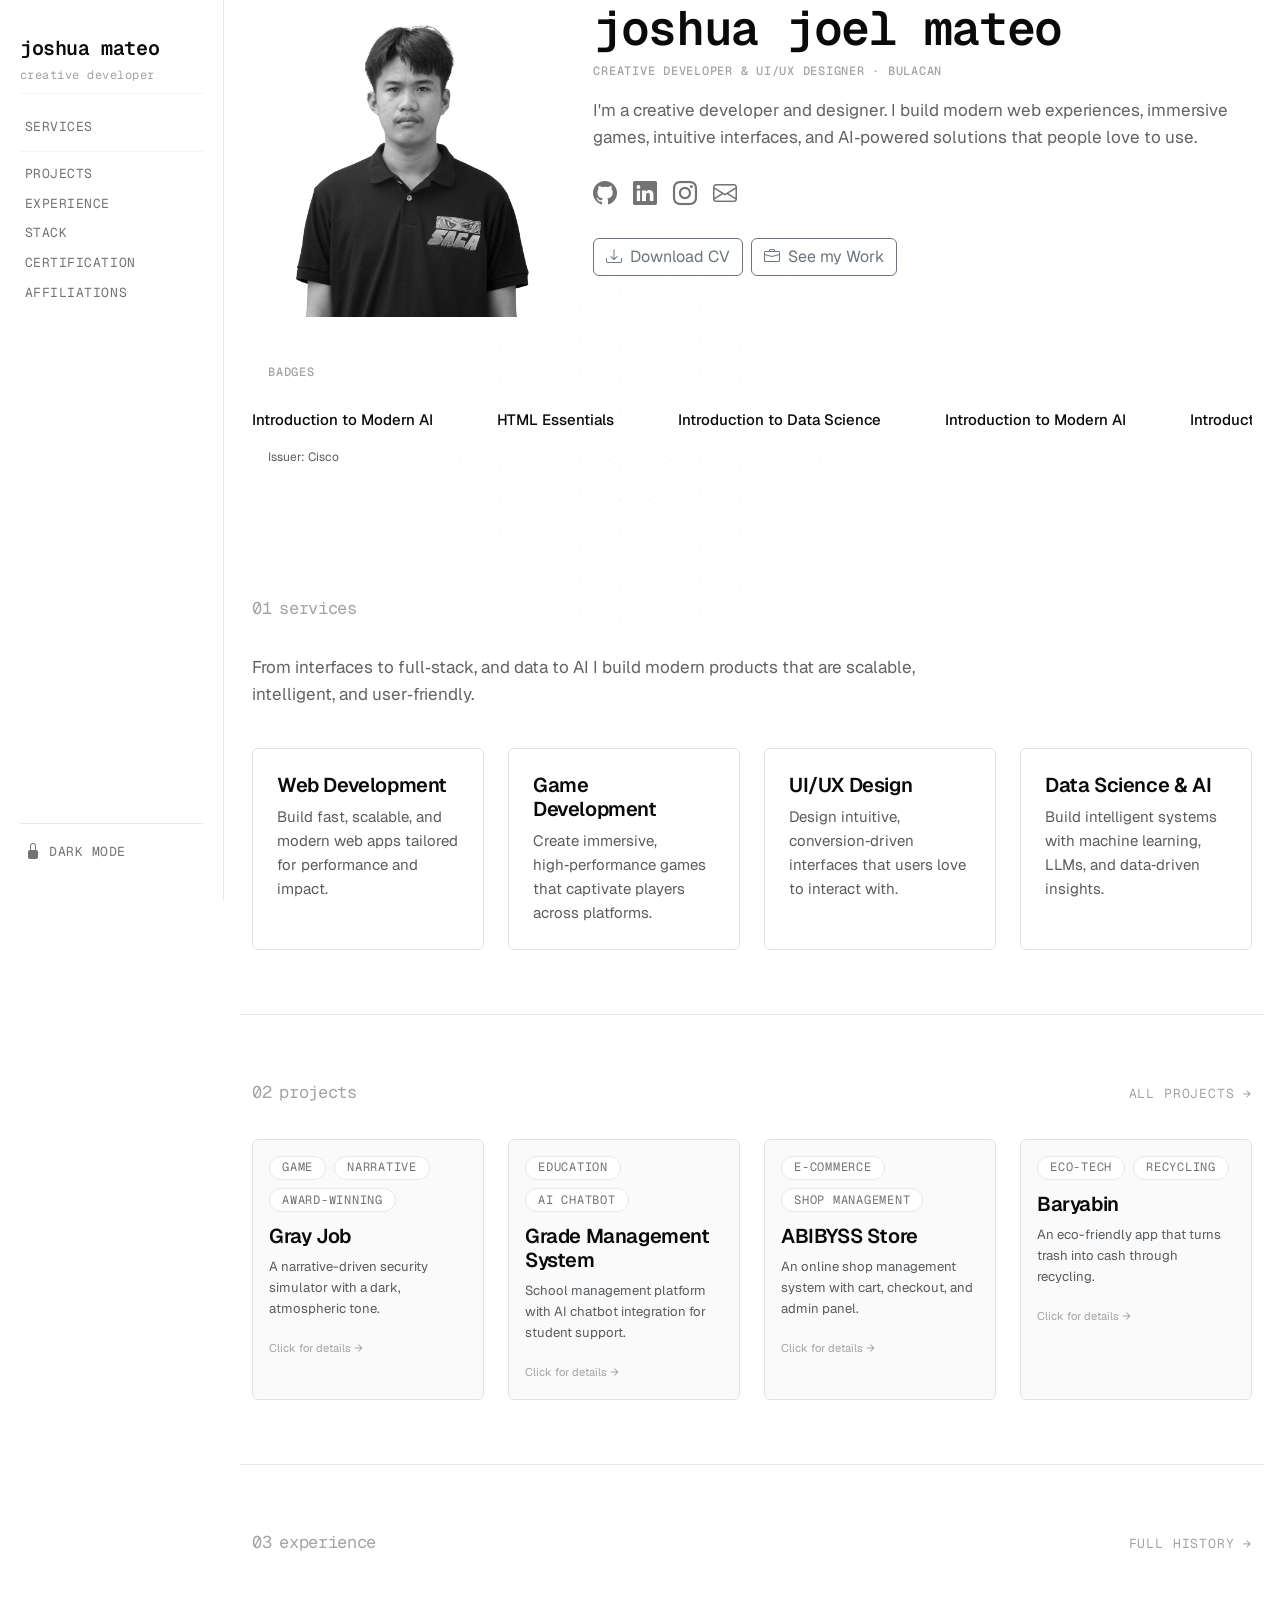
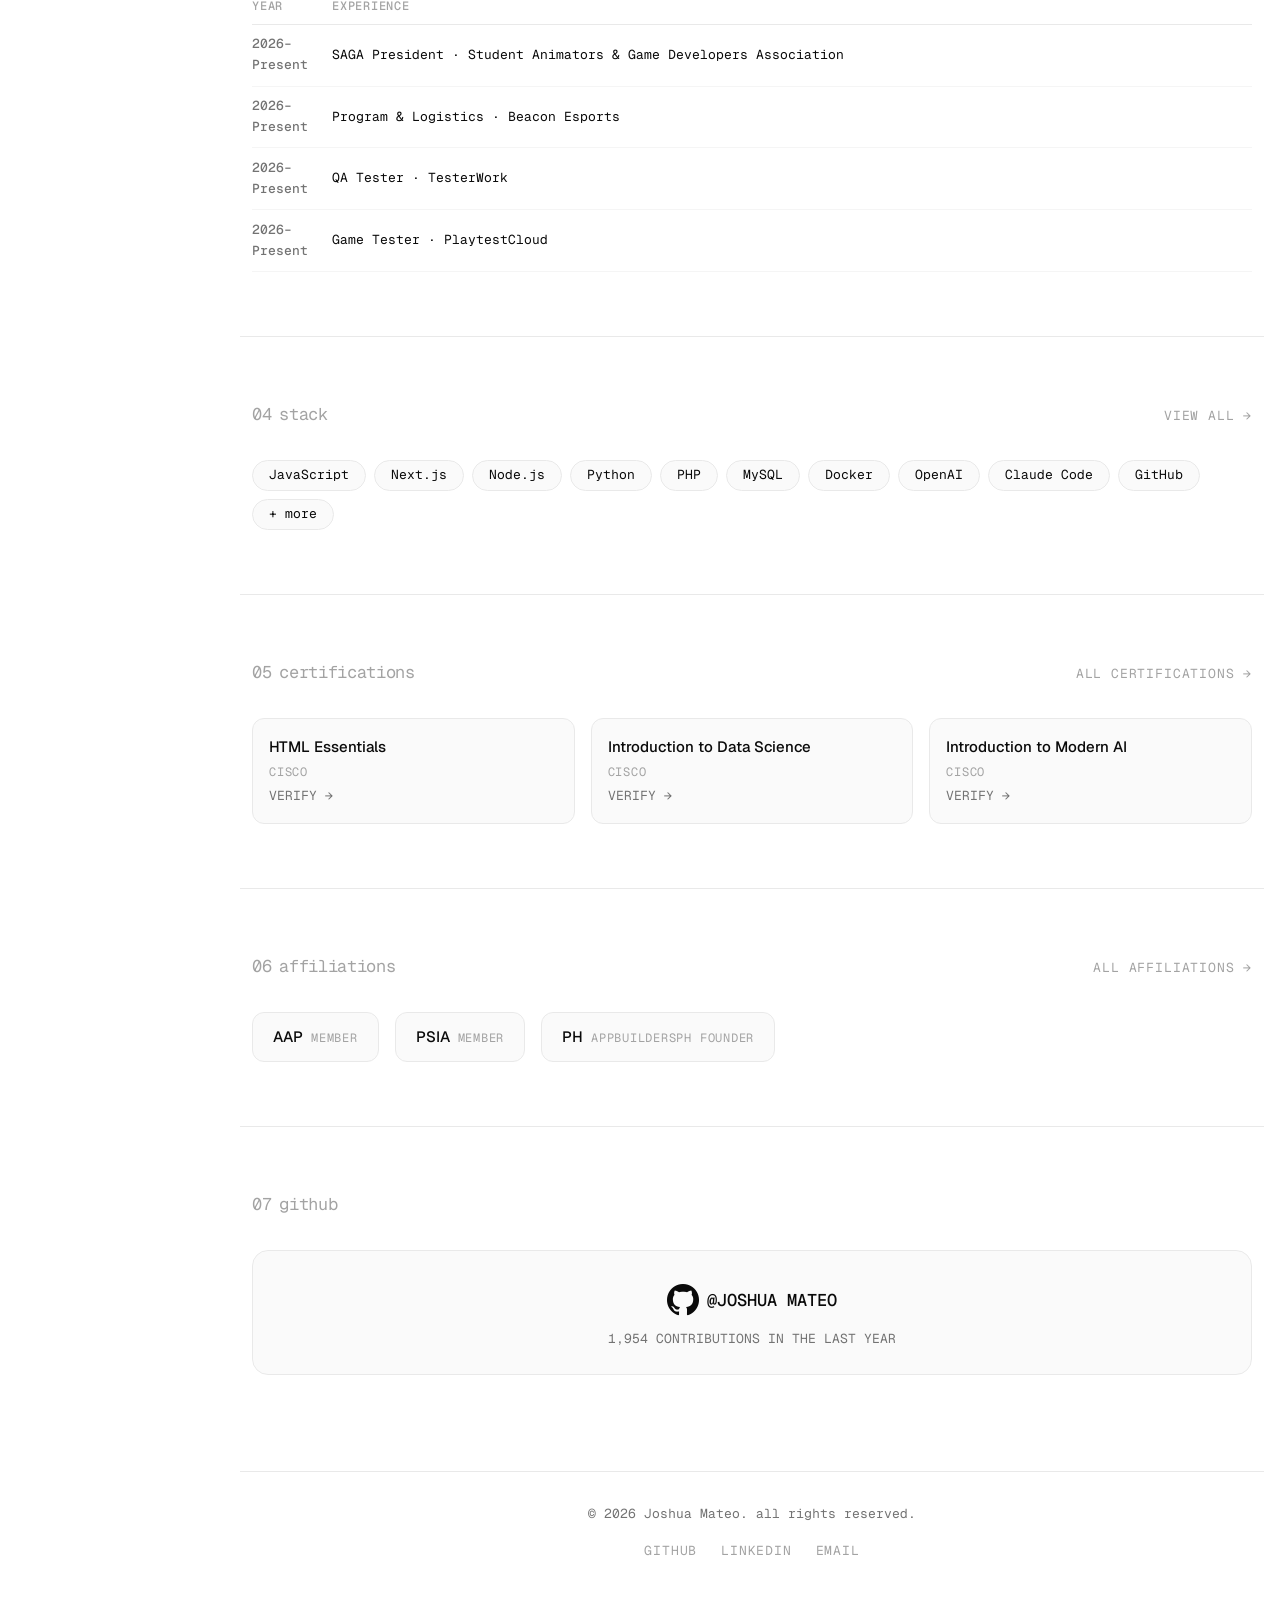
==== commit 31391c0b: "stack fix" ====
--- a/index.html
+++ b/index.html
@@ -486,34 +486,44 @@
 </section>
 
         <!-- ============================================================
-        SECTION: STACK (04) – unchanged
-        ============================================================ -->
-        <section id="stack" class="section">
-            <div class="container">
-                <div class="section-header">
-                    <span class="section-number">04</span>
-                    <span class="section-title">stack</span>
-                    <a href="./stack.html" class="section-link ms-auto">VIEW ALL →</a>
-                </div>
-                <div class="animate-in">
-                    <div class="stack-tags">
-                        <span class="stack-tag">TypeScript</span>
-                        <span class="stack-tag">React</span>
-                        <span class="stack-tag">Next.js</span>
-                        <span class="stack-tag">Node.js</span>
-                        <span class="stack-tag">Python</span>
-                        <span class="stack-tag">Laravel</span>
-                        <span class="stack-tag">PostgreSQL</span>
-                        <span class="stack-tag">AWS</span>
-                        <span class="stack-tag">Docker</span>
-                        <span class="stack-tag">Kubernetes</span>
-                        <span class="stack-tag">PyTorch</span>
-                        <span class="stack-tag">Claude Code</span>
-                        <a href="./stack.html" class="stack-tag" style="text-decoration: none; cursor: pointer;">+ more</a>
-                    </div>
-                </div>
-            </div>
-        </section>
+SECTION: STACK (04) – shows 11 items only
+============================================================ -->
+<section id="stack" class="section">
+    <div class="container">
+        <div class="section-header">
+            <span class="section-number">04</span>
+            <span class="section-title">stack</span>
+            <a href="./stack.html" class="section-link ms-auto">VIEW ALL →</a>
+        </div>
+        <div class="animate-in">
+            <div class="stack-tags">
+                <!-- 1 -->
+                <span class="stack-tag">JavaScript</span>
+                <!-- 2 -->
+                <span class="stack-tag">Next.js</span>
+                <!-- 3 -->
+                <span class="stack-tag">Node.js</span>
+                <!-- 4 -->
+                <span class="stack-tag">Python</span>
+                <!-- 5 -->
+                <span class="stack-tag">PHP</span>
+                <!-- 6 -->
+                <span class="stack-tag">MySQL</span>
+                <!-- 7 -->
+                <span class="stack-tag">Docker</span>
+                <!-- 8 -->
+                <span class="stack-tag">OpenAI</span>
+                <!-- 9 -->
+                <span class="stack-tag">Claude Code</span>
+                <!-- 10 -->
+                <span class="stack-tag">GitHub</span>
+
+                <!-- 11 (link to full stack page) -->
+                <a href="./stack.html" class="stack-tag" style="text-decoration: none; cursor: pointer;">+ more</a>
+            </div>
+        </div>
+    </div>
+</section>
 
         <!-- ============================================================
         SECTION: CERTIFICATIONS (05) – unchanged
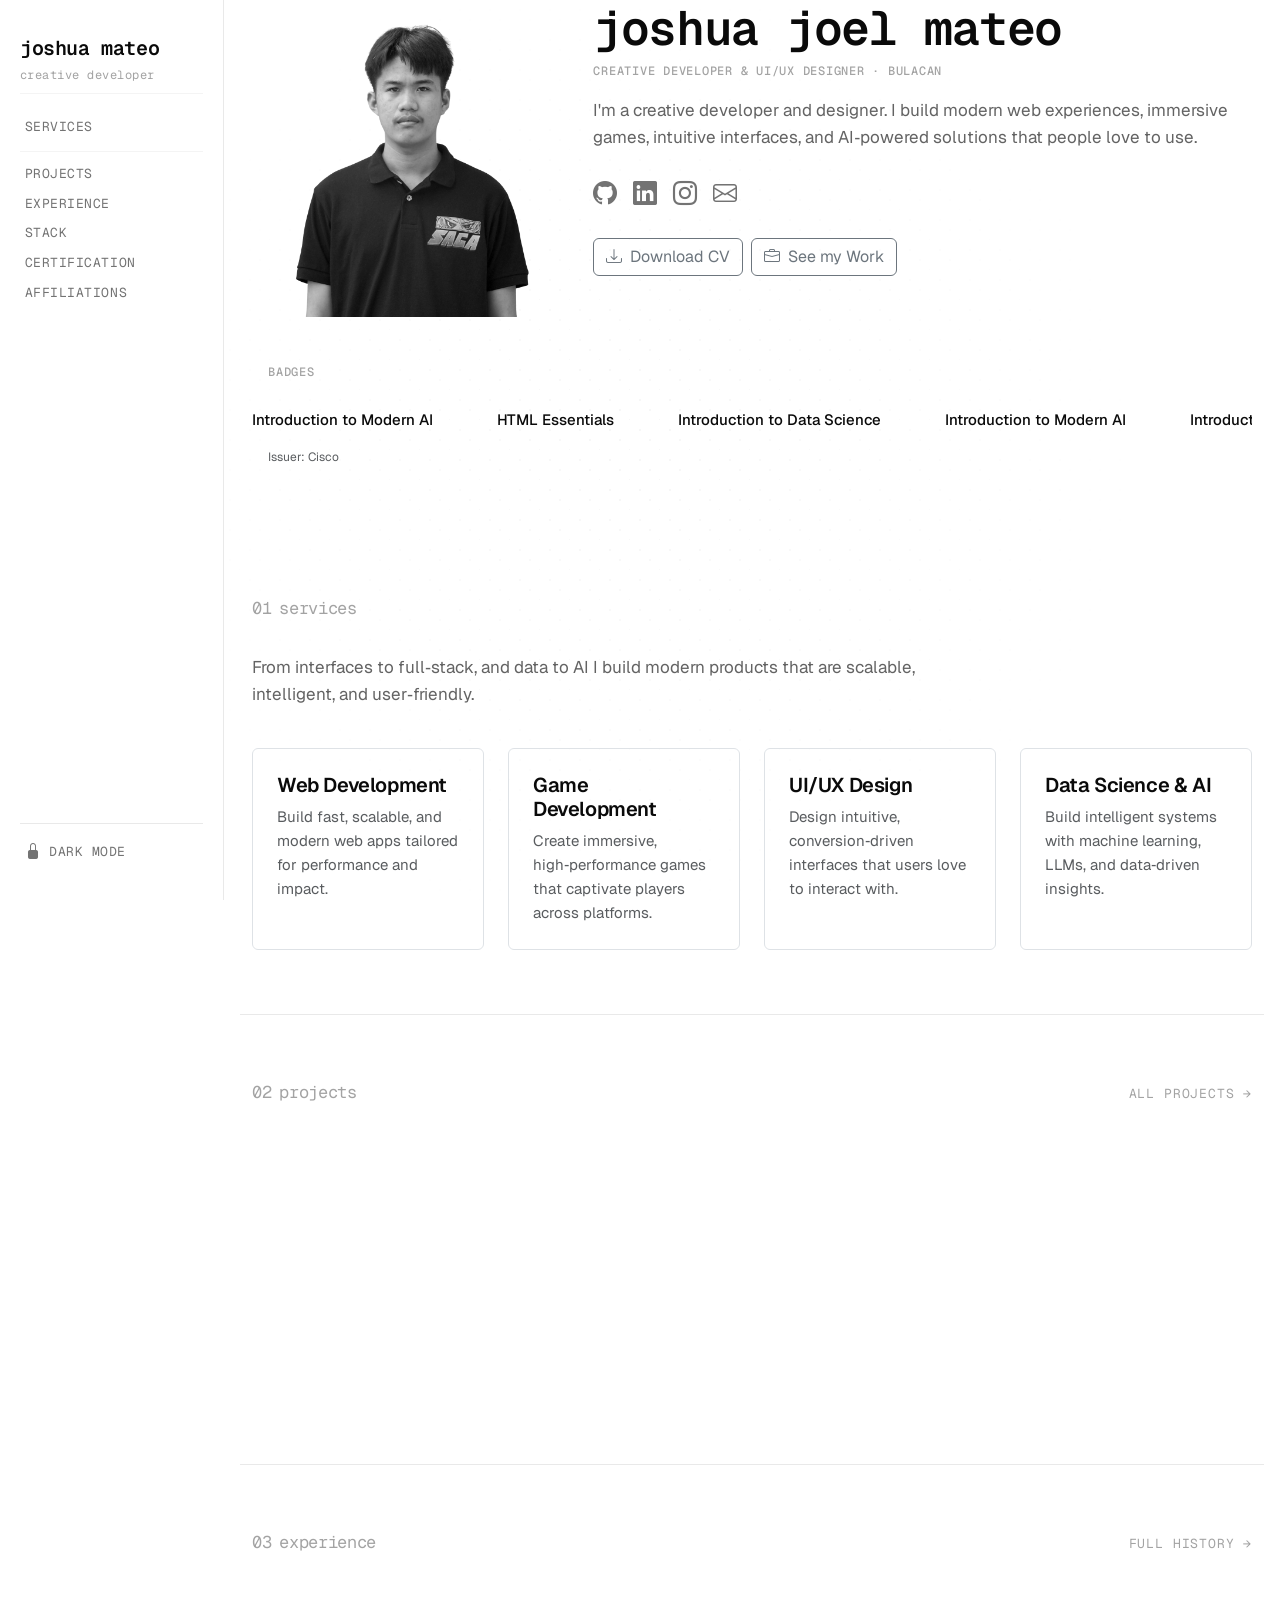
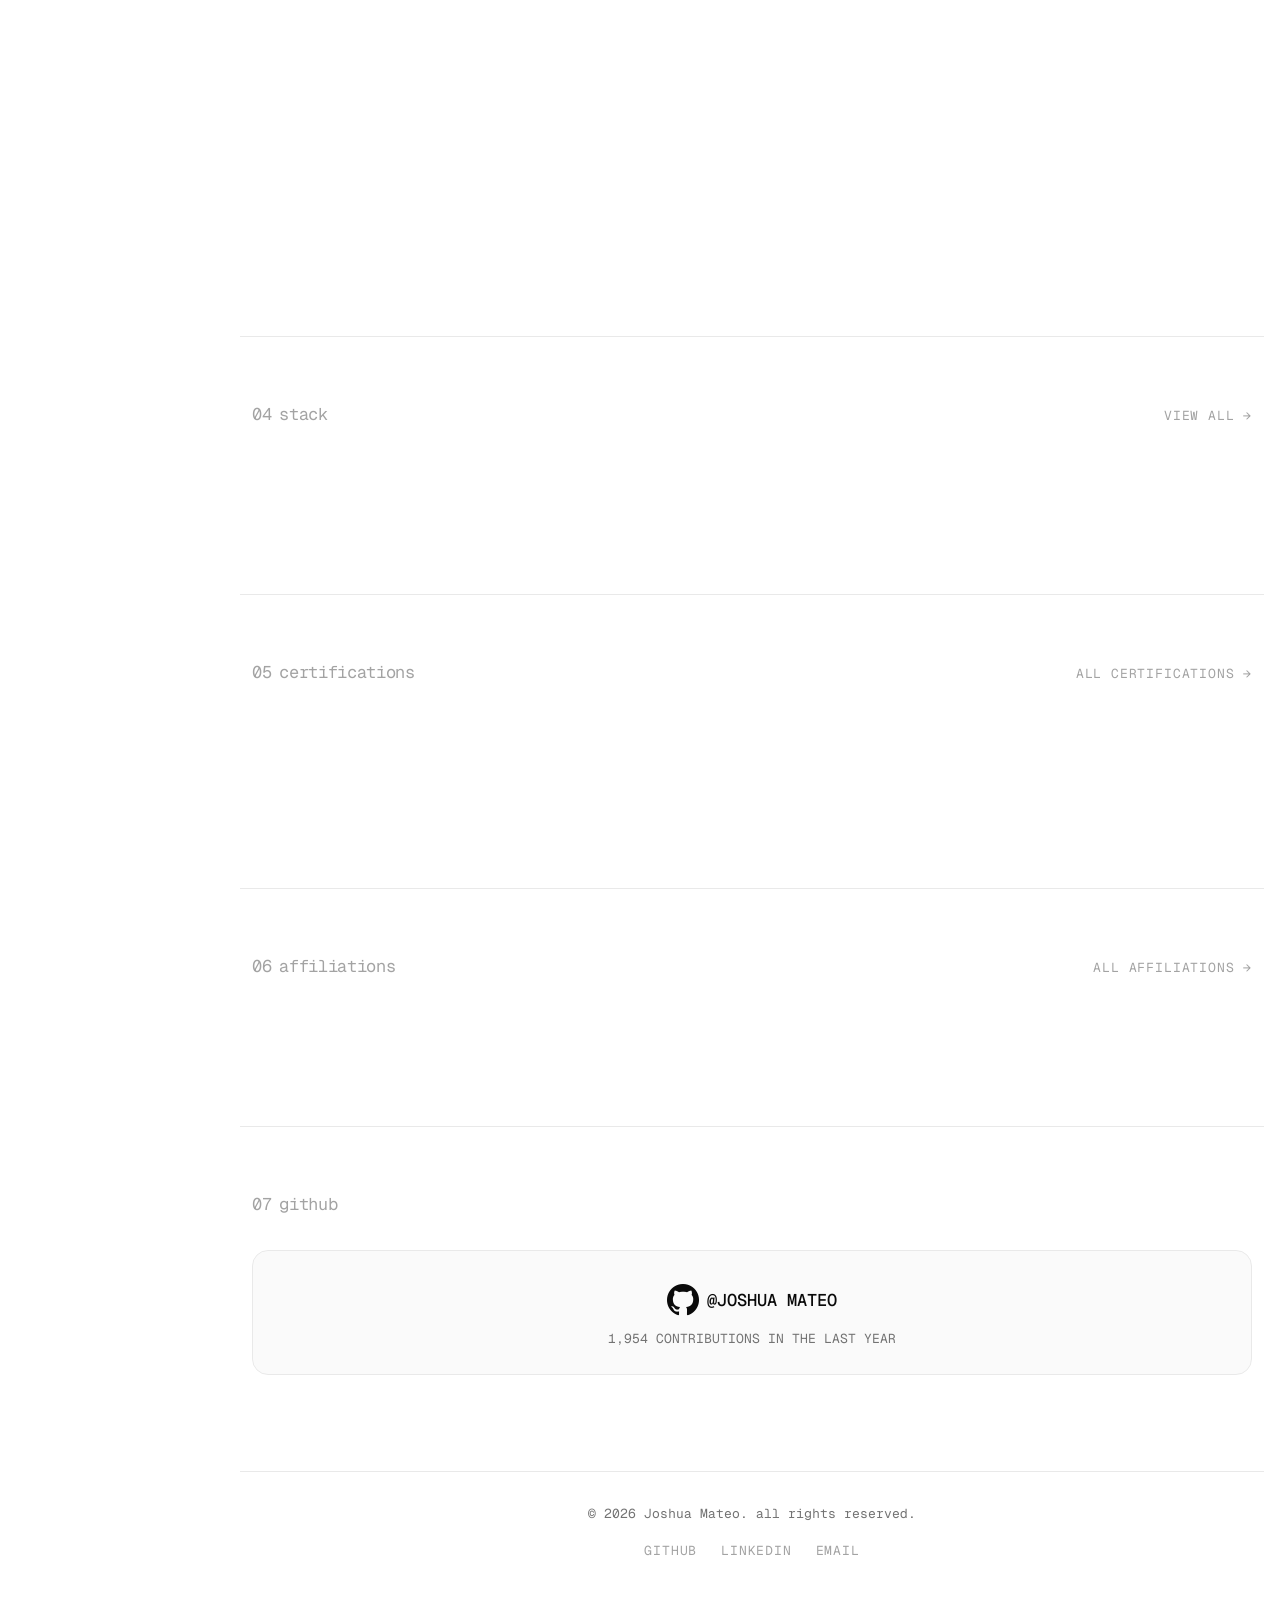
==== commit c04035e3: "aff" ====
--- a/index.html
+++ b/index.html
@@ -588,24 +588,38 @@
                 </div>
             </div>
         </div>
-
-        <!-- ============================================================
-        SECTION: AFFILIATIONS (06) – unchanged
-        ============================================================ -->
-        <section id="affiliations" class="section">
-            <div class="container">
-                <div class="section-header">
-                    <span class="section-number">06</span>
-                    <span class="section-title">affiliations</span>
-                    <a href="./affiliations.html" class="section-link ms-auto">ALL AFFILIATIONS →</a>
-                </div>
-                <div class="d-flex flex-wrap gap-3 animate-in">
-                    <div class="affil-card"><span class="affil-name">AAP</span><span class="affil-badge label-muted">MEMBER</span></div>
-                    <div class="affil-card"><span class="affil-name">PSIA</span><span class="affil-badge label-muted">MEMBER</span></div>
-                    <div class="affil-card"><span class="affil-name">PH</span><span class="affil-badge label-muted">AppBuildersPH</span><span class="affil-role label-muted">FOUNDER</span></div>
-                </div>
-            </div>
-        </section>
+<!-- ============================================================
+SECTION: AFFILIATIONS (06) – shows only 3
+============================================================ -->
+<section id="affiliations" class="section">
+    <div class="container">
+        <div class="section-header">
+            <span class="section-number">06</span>
+            <span class="section-title">affiliations</span>
+            <a href="./affiliations.html" class="section-link ms-auto">ALL AFFILIATIONS →</a>
+        </div>
+        <div class="d-flex flex-wrap gap-3 animate-in">
+            <!-- 1: JOJOMA -->
+            <div class="affil-card">
+                <span class="affil-name">JOJOMA</span>
+                <span class="affil-badge label-muted">Indie Game Studio</span>
+                <span class="affil-role label-muted">FOUNDER</span>
+            </div>
+            <!-- 2: SAGA -->
+            <div class="affil-card">
+                <span class="affil-name">SAGA</span>
+                <span class="affil-badge label-muted">Student Org</span>
+                <span class="affil-role label-muted">PRESIDENT</span>
+            </div>
+            <!-- 3: Beacon Esports -->
+            <div class="affil-card">
+                <span class="affil-name">Beacon Esports</span>
+                <span class="affil-badge label-muted">Esports</span>
+                <span class="affil-role label-muted">PROGRAM &amp; LOGISTICS</span>
+            </div>
+        </div>
+    </div>
+</section>
 
         <!-- ============================================================
         SECTION: GITHUB (07) – unchanged
